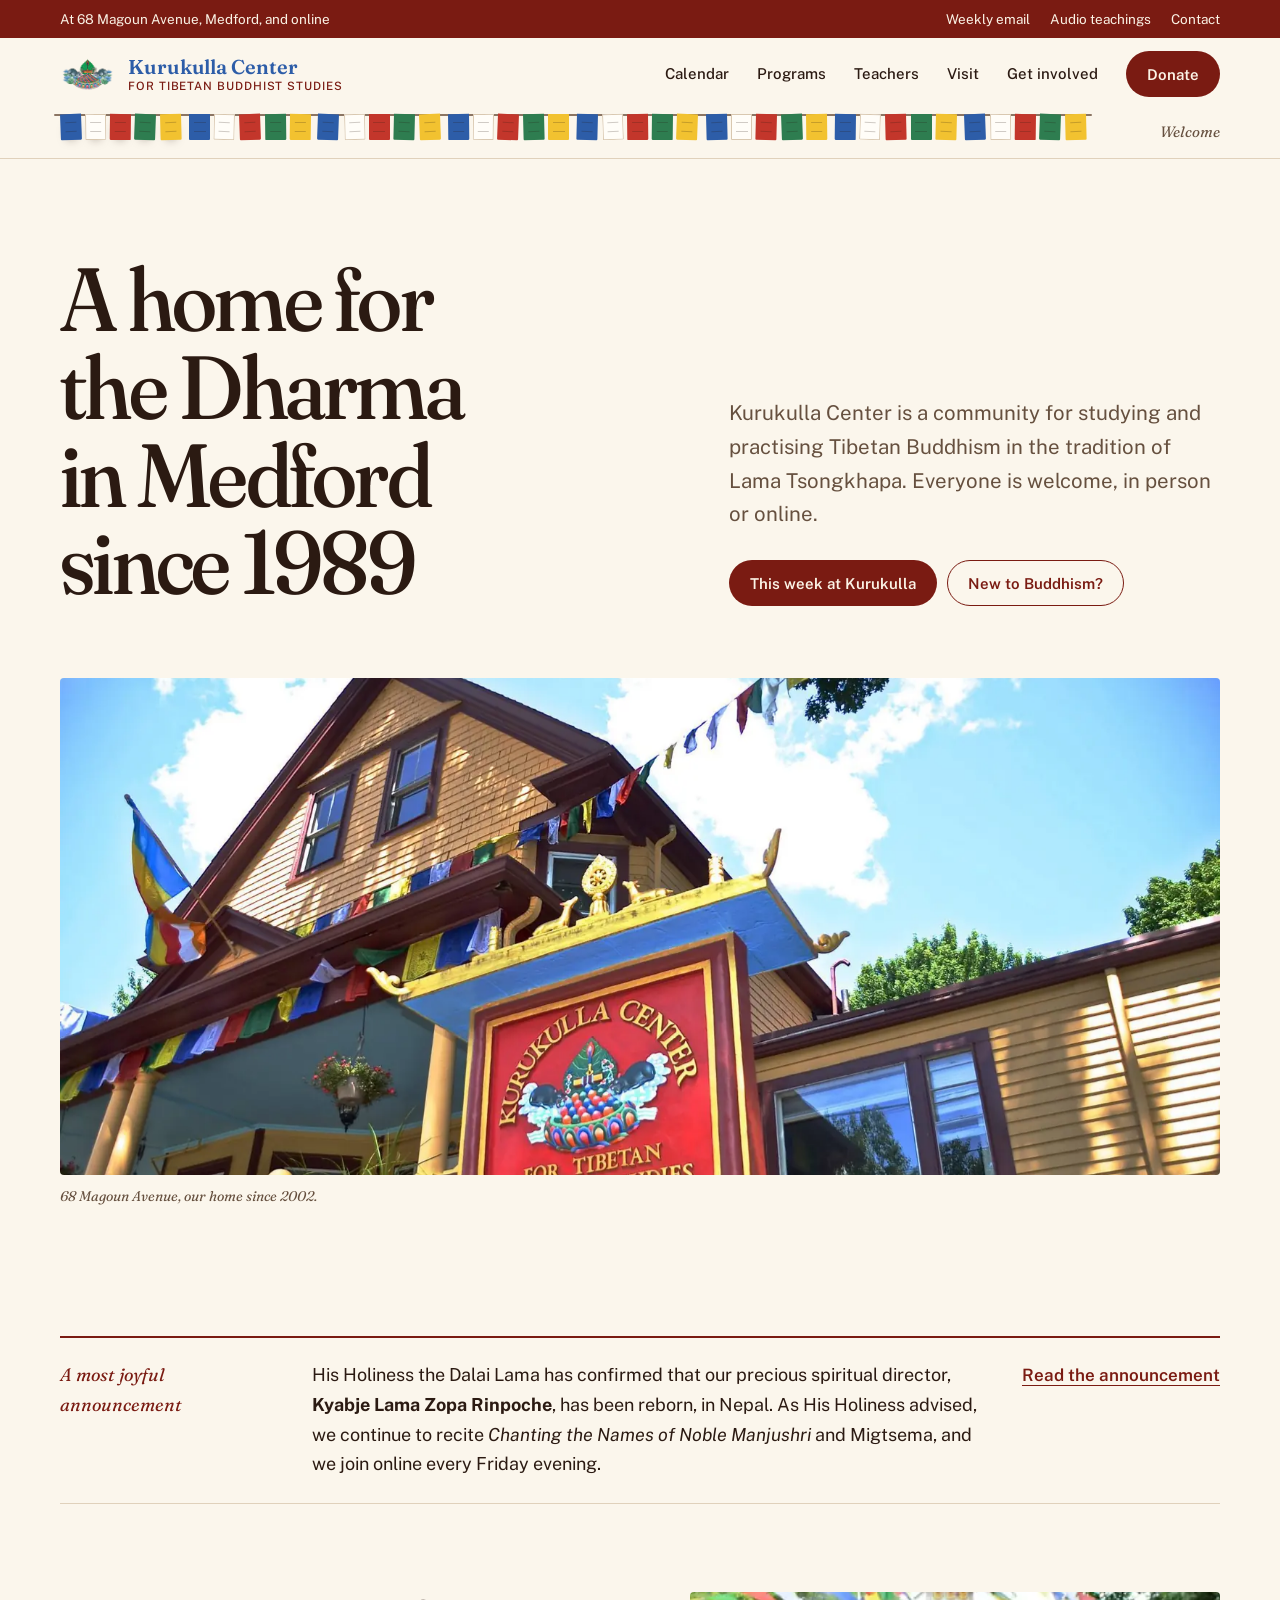
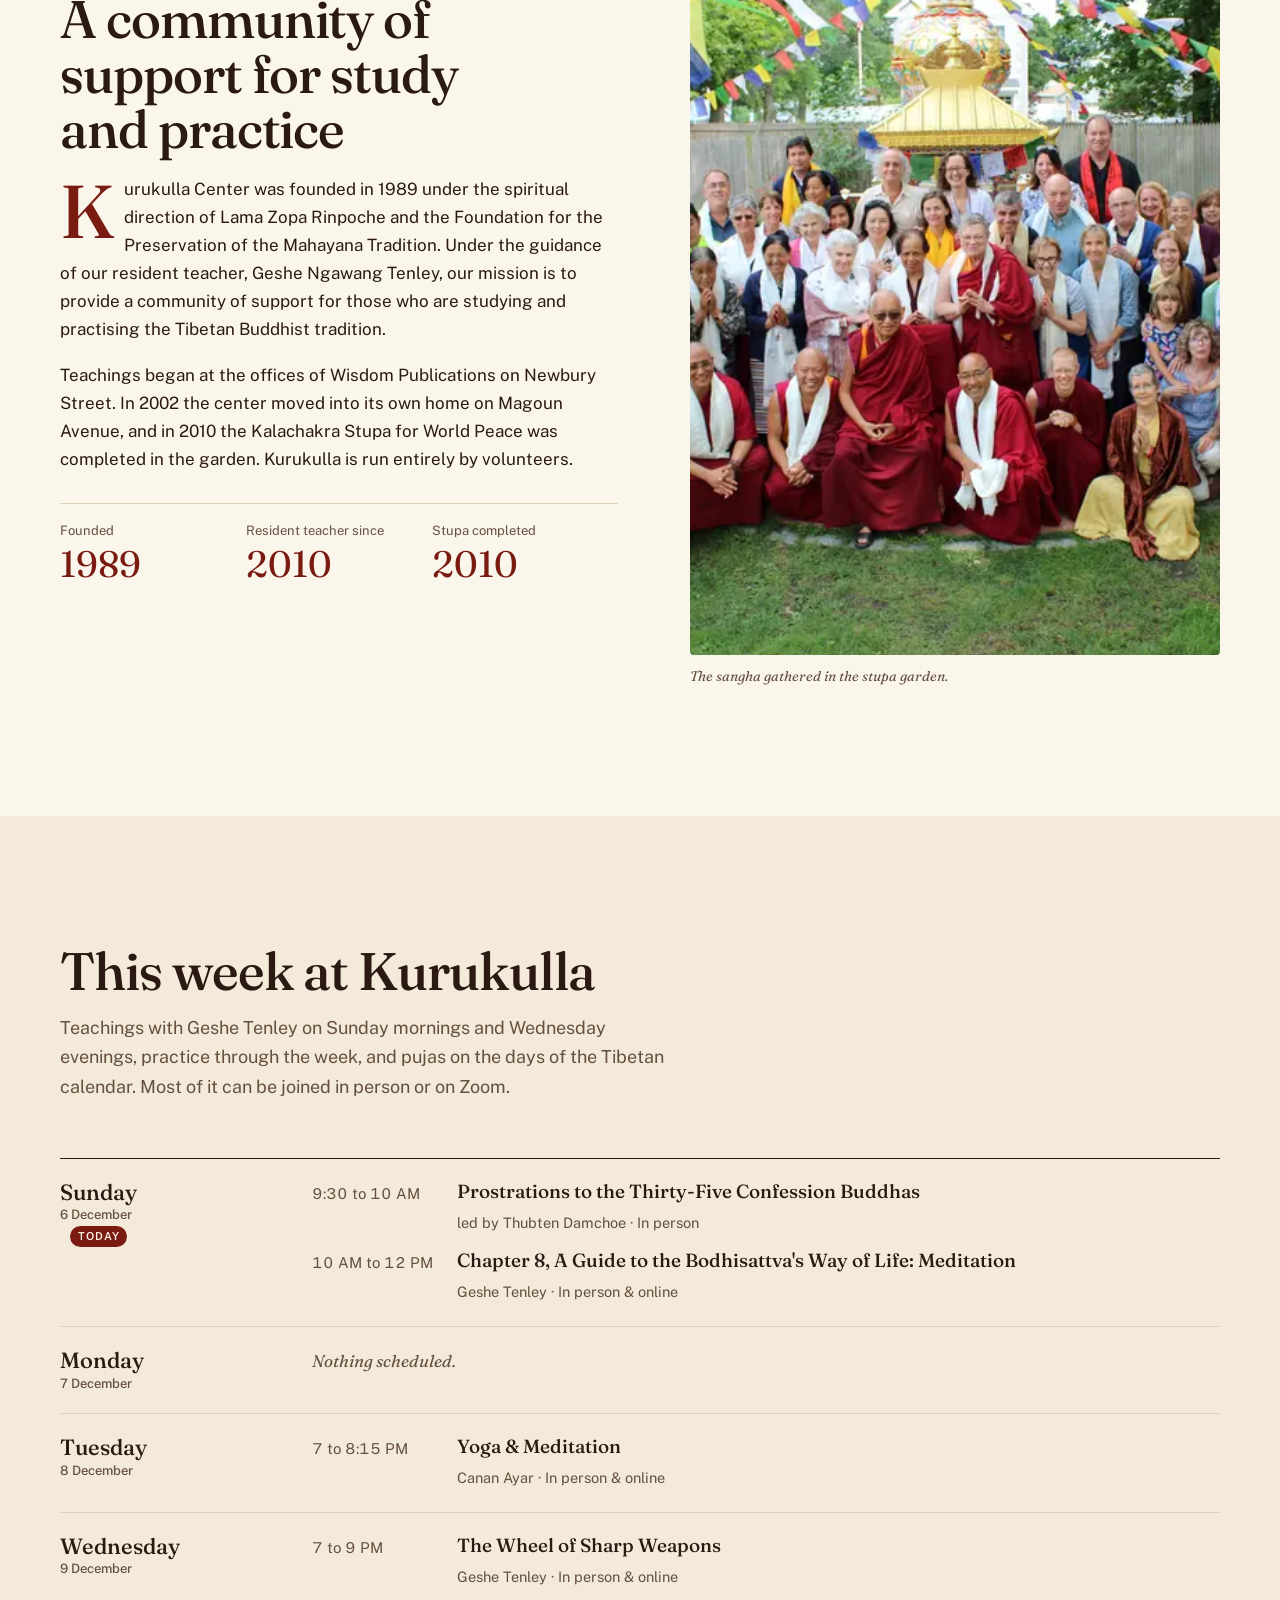
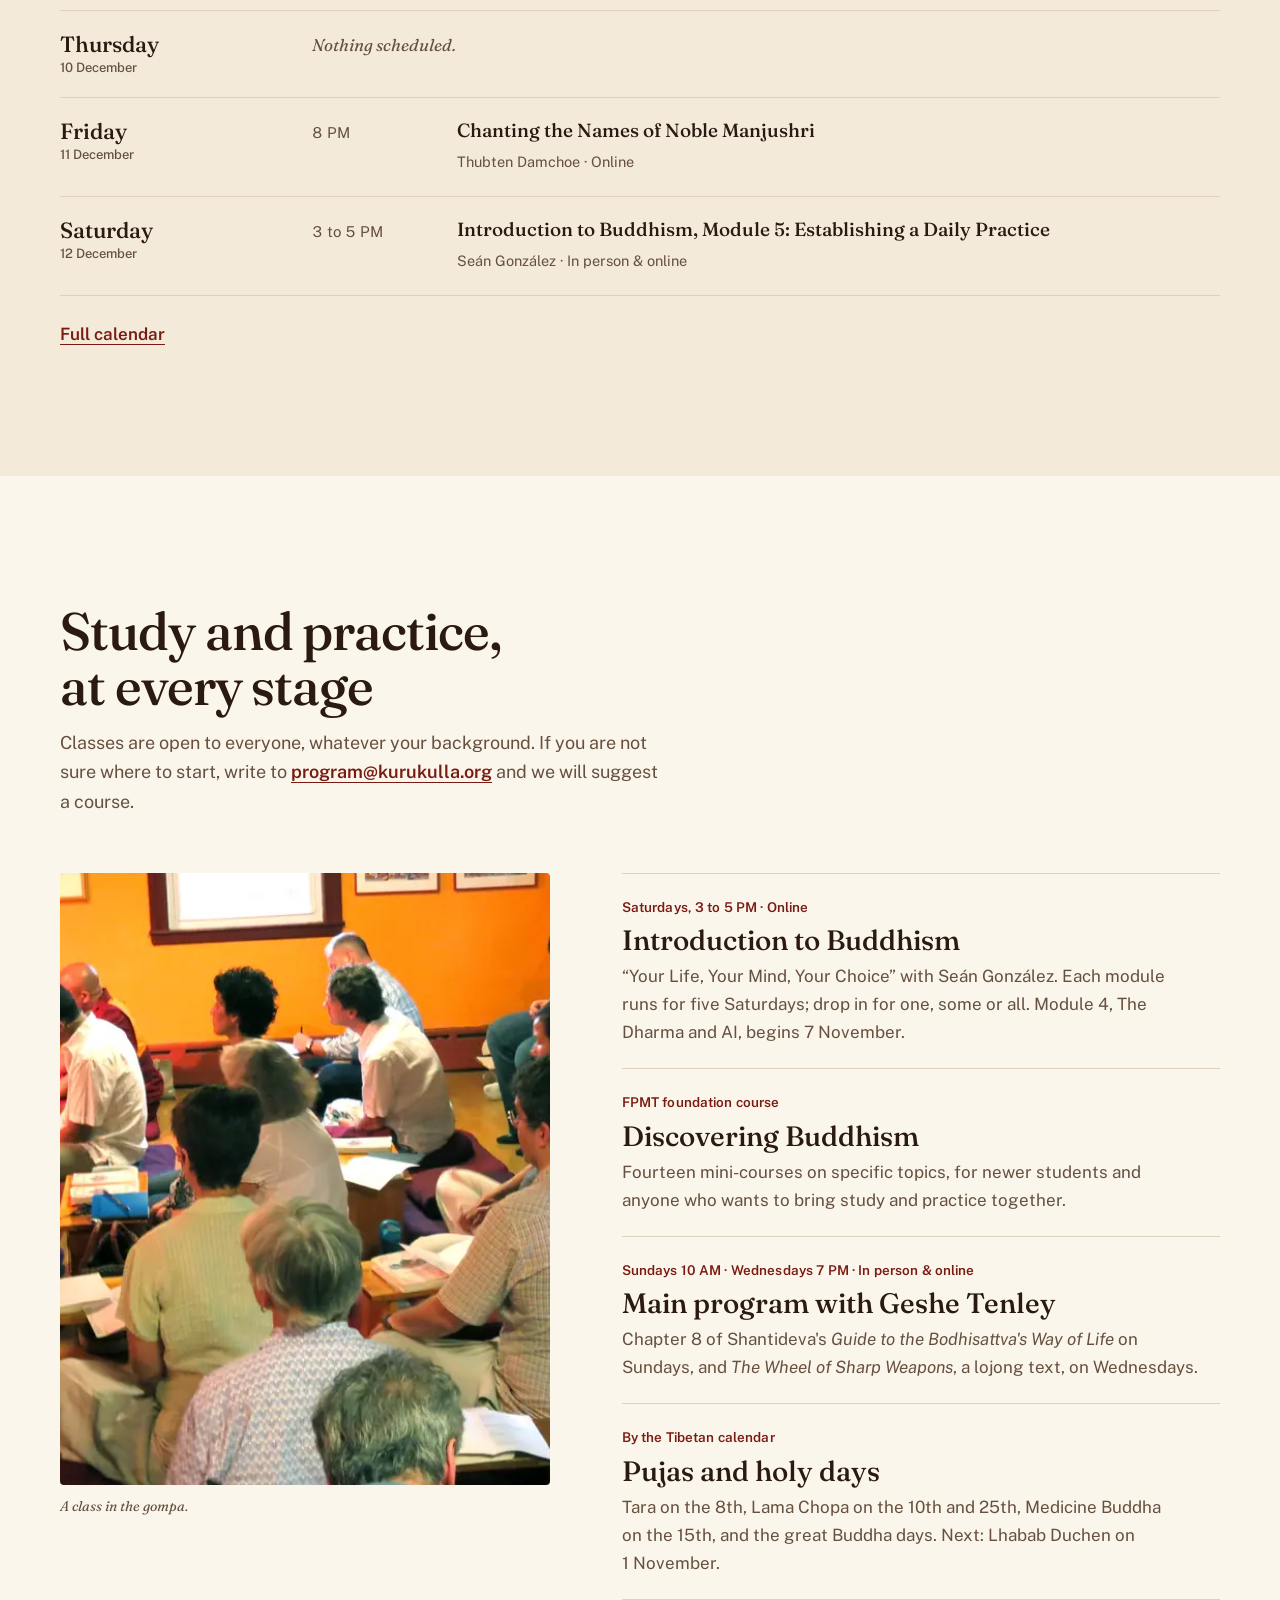
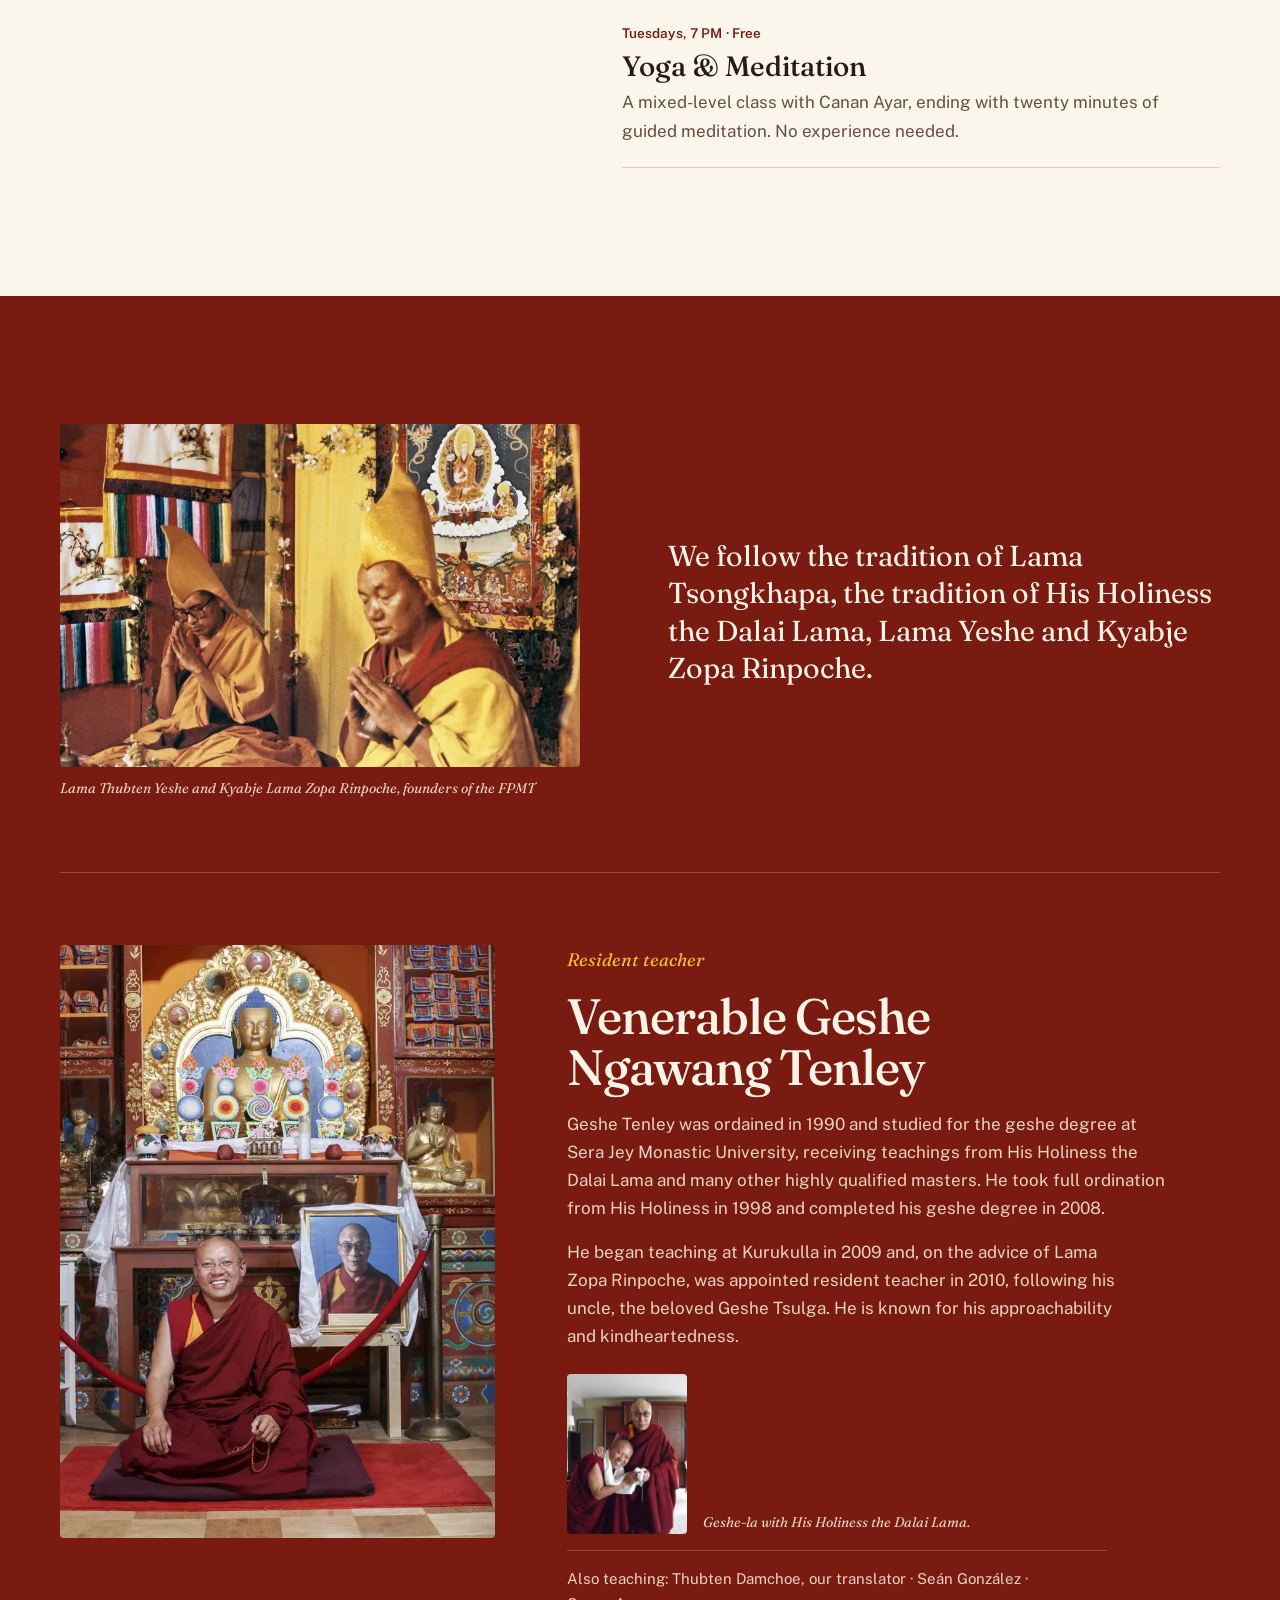
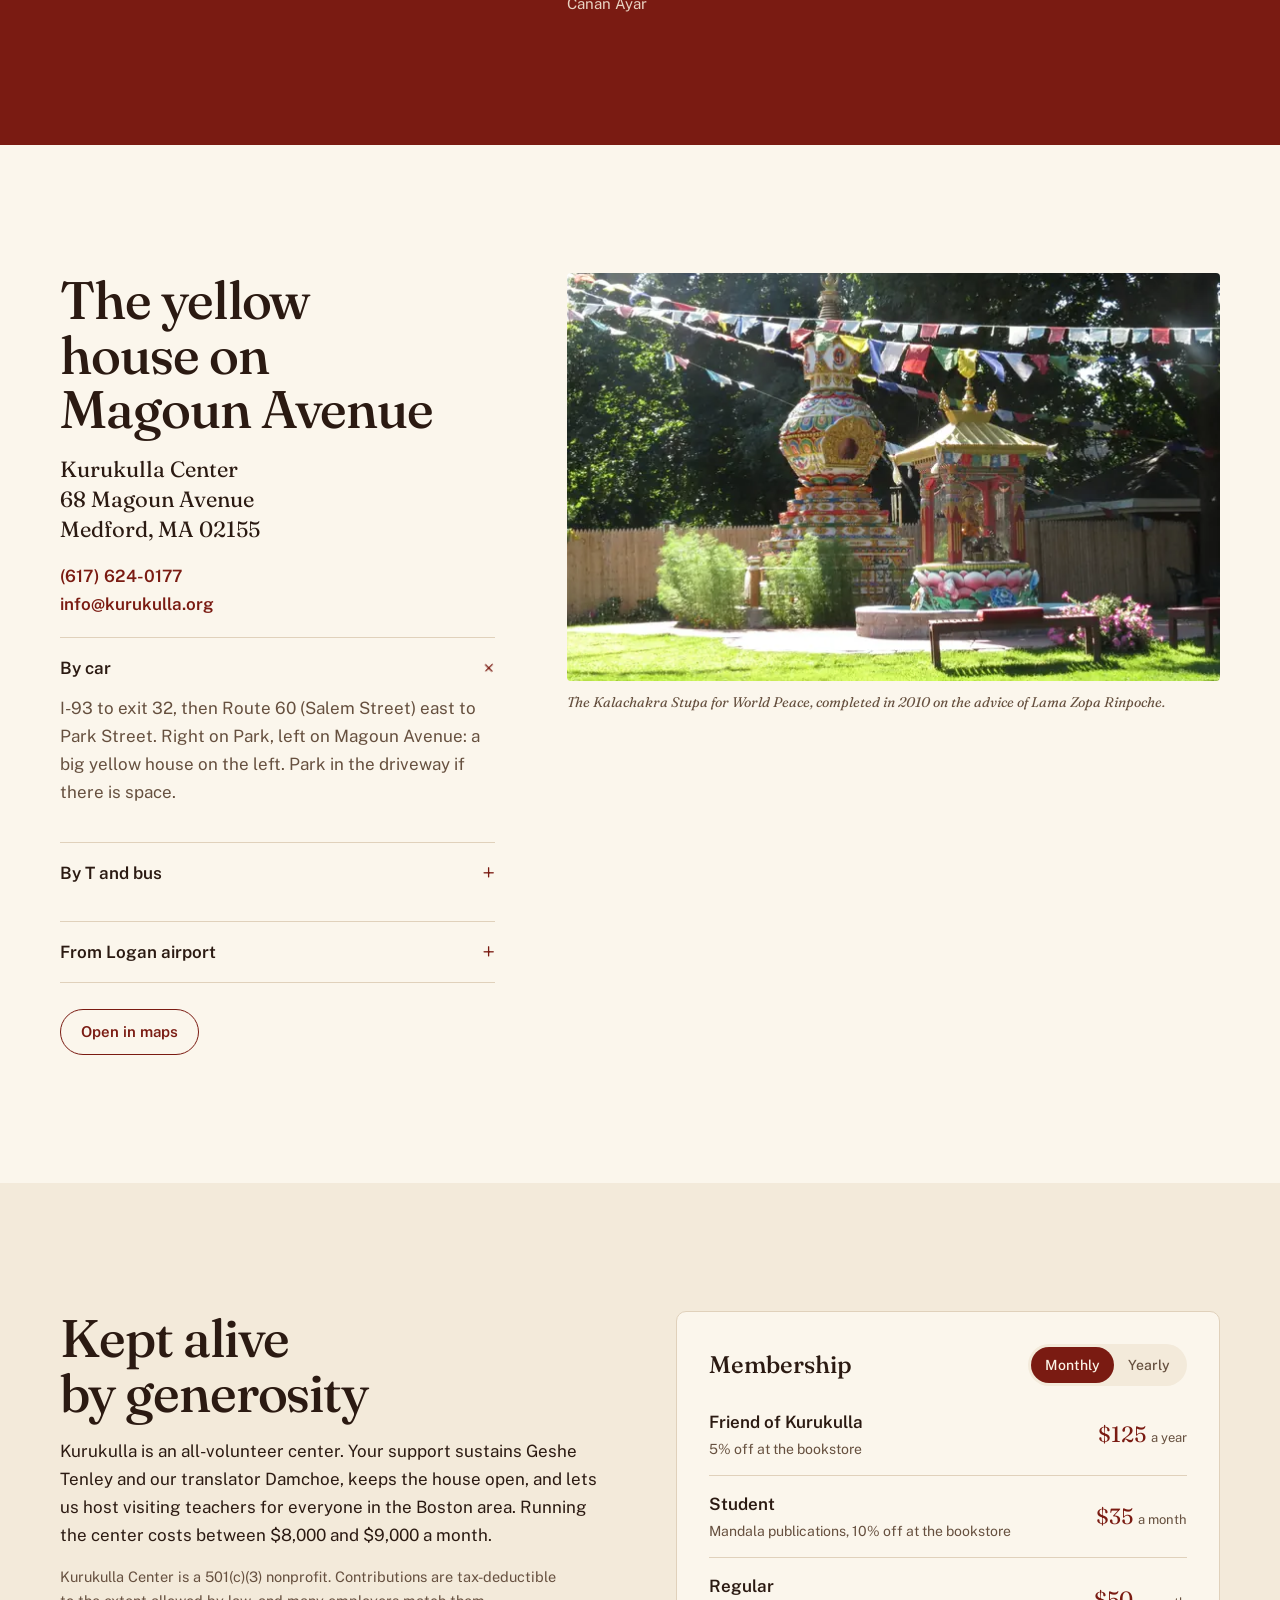
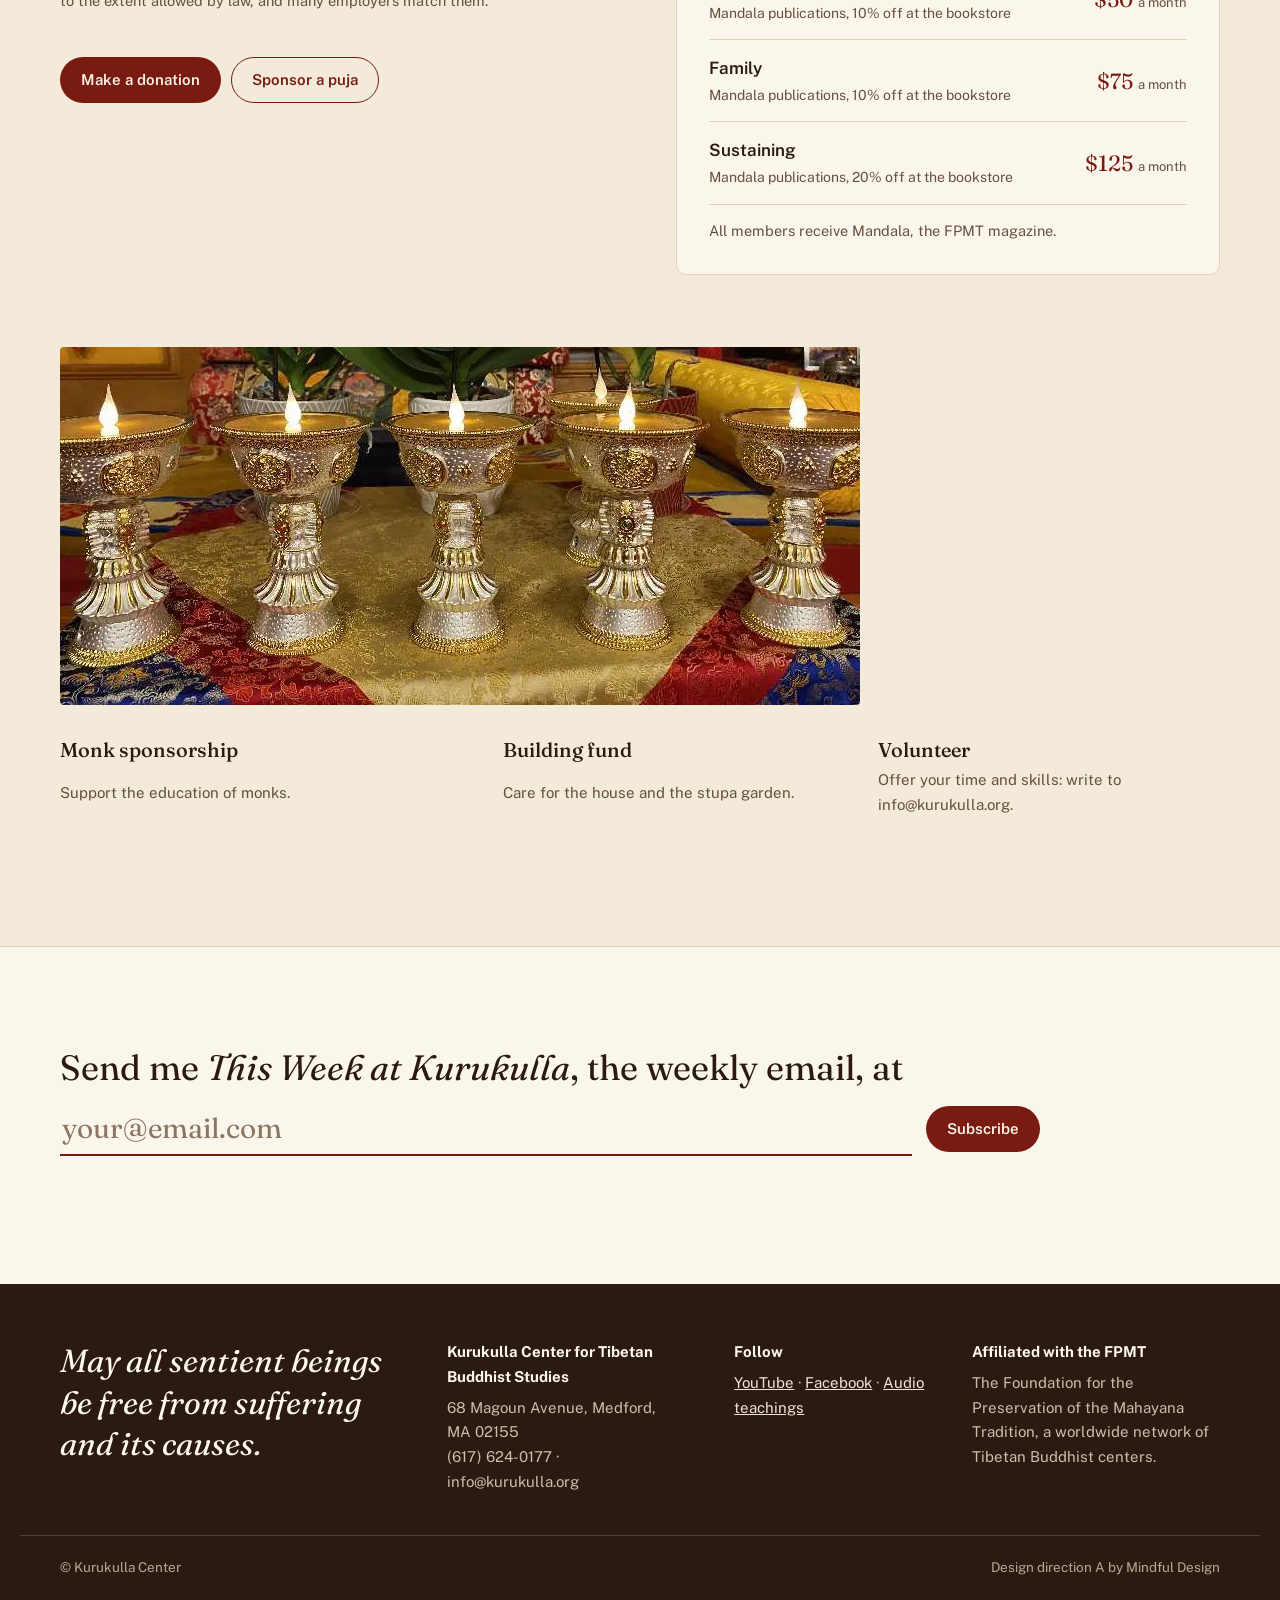
==== a/home.html @ a6701cff "Three homepage design directions for Kurukulla Center A Hearth (chaptered editorial), B Clear Light " ====
<!doctype html>
<html lang="en">
<head>
<meta charset="utf-8">
<meta name="viewport" content="width=device-width, initial-scale=1, viewport-fit=cover">
<meta name="robots" content="noindex, nofollow">
<title>Kurukulla Center · Direction A · Hearth</title>
<meta name="description" content="Design direction A for Kurukulla Center for Tibetan Buddhist Studies, Medford. Prepared by Mindful Design.">
<link rel="icon" href="../assets/img/emblem-240.webp" type="image/webp">
<link rel="preconnect" href="https://fonts.googleapis.com">
<link rel="preconnect" href="https://fonts.gstatic.com" crossorigin>
<link rel="stylesheet" href="https://fonts.googleapis.com/css2?family=Fraunces:ital,opsz,wght@0,9..144,400;0,9..144,500;0,9..144,600;1,9..144,400&family=Public+Sans:wght@400;500;600&display=swap">
<link rel="preload" as="image" href="../assets/img/house.webp" imagesrcset="../assets/img/house-800.webp 800w, ../assets/img/house.webp 1600w" imagesizes="100vw">
<link rel="stylesheet" href="style.css">
<script src="../assets/data.js" defer></script>
<script src="app.js" defer></script>
</head>
<body>
<a class="skip" href="#main">Skip to content</a>

<div class="service">
  <div class="wrap">
    <span>At 68 Magoun Avenue, Medford, and online</span>
    <nav aria-label="Service"><a href="#newsletter">Weekly email</a><a href="#">Audio teachings</a><a href="#visit">Contact</a></nav>
  </div>
</div>

<header class="mast" id="top">
  <div class="wrap mast-row">
    <a class="brand" href="#top" aria-label="Kurukulla Center for Tibetan Buddhist Studies, home">
      <img src="../assets/img/emblem-240.webp" alt="" width="64" height="46">
      <span class="brand-name">Kurukulla Center<small>for Tibetan Buddhist Studies</small></span>
    </a>
    <nav class="primary" aria-label="Main">
      <a href="#week">Calendar</a><a href="#study">Programs</a><a href="#teacher">Teachers</a><a href="#visit">Visit</a><a href="#support">Get involved</a>
    </nav>
    <a class="btn btn-maroon donate" href="#support">Donate</a>
    <button class="menu-btn" type="button" aria-expanded="false" aria-controls="mnav"><span class="sr">Menu</span><svg viewBox="0 0 24 24" aria-hidden="true"><path d="M4 7h16M4 12h16M4 17h16"/></svg></button>
  </div>
  <nav class="mnav" id="mnav" aria-label="Mobile" hidden>
    <a href="#week">Calendar</a><a href="#study">Programs</a><a href="#teacher">Teachers</a><a href="#visit">Visit</a><a href="#support">Get involved</a><a href="#newsletter">Weekly email</a>
  </nav>
  <!-- Signature: a prayer-flag line. One flag per chapter, hung as you reach it. It is also the chapter navigation. -->
  <nav class="flags" aria-label="Chapters">
    <ol class="flag-line" id="flagLine"></ol>
    <p class="flag-now" aria-live="polite"><span id="flagNow">Welcome</span></p>
  </nav>
</header>

<main id="main">
  <section class="title" data-chapter="Welcome" aria-labelledby="t-h">
    <div class="wrap title-grid">
      <h1 id="t-h">A home for the Dharma in Medford since 1989</h1>
      <div class="title-side">
        <p class="lede">Kurukulla Center is a community for studying and practising Tibetan Buddhism in the tradition of Lama Tsongkhapa. Everyone is welcome, in person or online.</p>
        <div class="cta-row"><a class="btn btn-maroon" href="#week">This week at Kurukulla</a><a class="btn btn-line" href="#study">New to Buddhism?</a></div>
      </div>
    </div>
    <figure class="plate wrap" data-reveal>
      <div class="plate-frame"><img data-parallax="0.12" src="../assets/img/house.webp" srcset="../assets/img/house-800.webp 800w, ../assets/img/house.webp 1600w" sizes="(min-width: 1240px) 1200px, 100vw" alt="The yellow house of Kurukulla Center on Magoun Avenue, with prayer flags and the center's painted sign" width="1600" height="1060" fetchpriority="high"></div>
      <figcaption>68 Magoun Avenue, our home since 2002.</figcaption>
    </figure>
  </section>

  <!-- I -->
  <section class="chapter" id="welcome" data-chapter="About the center" aria-labelledby="w-h">
    <div class="wrap">
      <aside class="notice" data-reveal>
        <p class="notice-k">A most joyful announcement</p>
        <p>His Holiness the Dalai Lama has confirmed that our precious spiritual director, <b>Kyabje Lama Zopa Rinpoche</b>, has been reborn, in Nepal. As His Holiness advised, we continue to recite <i>Chanting the Names of Noble Manjushri</i> and Migtsema, and we join online every Friday evening.</p>
        <a class="link" href="#">Read the announcement</a>
      </aside>
      <div class="spread">
        <div class="spread-text" data-reveal>
          <h2 id="w-h">A community of support for study and practice</h2>
          <p class="drop">Kurukulla Center was founded in 1989 under the spiritual direction of Lama Zopa Rinpoche and the Foundation for the Preservation of the Mahayana Tradition. Under the guidance of our resident teacher, Geshe Ngawang Tenley, our mission is to provide a community of support for those who are studying and practising the Tibetan Buddhist tradition.</p>
          <p>Teachings began at the offices of Wisdom Publications on Newbury Street. In 2002 the center moved into its own home on Magoun Avenue, and in 2010 the Kalachakra Stupa for World Peace was completed in the garden. Kurukulla is run entirely by volunteers.</p>
          <dl class="facts">
            <div><dt>Founded</dt><dd>1989</dd></div>
            <div><dt>Resident teacher since</dt><dd>2010</dd></div>
            <div><dt>Stupa completed</dt><dd>2010</dd></div>
          </dl>
        </div>
        <figure class="spread-media" data-reveal>
          <div class="frame-tall"><img data-parallax="0.08" src="../assets/img/sangha-800.webp" srcset="../assets/img/sangha-800.webp 800w, ../assets/img/sangha.webp 1600w" sizes="(min-width: 960px) 40vw, 100vw" alt="The Kurukulla community with monks and lamas gathered on the lawn in front of the stupa" loading="lazy" width="1600" height="1067"></div>
          <figcaption>The sangha gathered in the stupa garden.</figcaption>
        </figure>
      </div>
    </div>
  </section>

  <!-- II -->
  <section class="chapter paper-2" id="week" data-chapter="This week" aria-labelledby="wk-h">
    <div class="wrap">
      <header class="ch-head" data-reveal>
        <h2 id="wk-h">This week at Kurukulla</h2>
        <p>Teachings with Geshe Tenley on Sunday mornings and Wednesday evenings, practice through the week, and pujas on the days of the Tibetan calendar. Most of it can be joined in person or on Zoom.</p>
      </header>
      <div class="week" id="weekList" aria-live="polite"></div>
      <p class="after"><a class="link" href="#">Full calendar</a></p>
    </div>
  </section>

  <!-- III -->
  <section class="chapter" id="study" data-chapter="Study &amp; practice" aria-labelledby="s-h">
    <div class="wrap">
      <header class="ch-head" data-reveal>
        <h2 id="s-h">Study and practice, at every stage</h2>
        <p>Classes are open to everyone, whatever your background. If you are not sure where to start, write to <a class="link" href="mailto:program@kurukulla.org">program@kurukulla.org</a> and we will suggest a course.</p>
      </header>
      <div class="study">
        <figure class="study-media" data-reveal>
          <div class="frame-wide"><img data-parallax="0.08" src="../assets/img/class.webp" alt="Students seated in the gompa during a class, many with texts open" loading="lazy" width="1200" height="663"></div>
          <figcaption>A class in the gompa.</figcaption>
        </figure>
        <ol class="paths">
          <li data-reveal>
            <p class="when">Saturdays, 3 to 5 PM · Online</p>
            <h3>Introduction to Buddhism</h3>
            <p>“Your Life, Your Mind, Your Choice” with Seán González. Each module runs for five Saturdays; drop in for one, some or all. Module 4, The Dharma and AI, begins 7 November.</p>
          </li>
          <li data-reveal>
            <p class="when">FPMT foundation course</p>
            <h3>Discovering Buddhism</h3>
            <p>Fourteen mini-courses on specific topics, for newer students and anyone who wants to bring study and practice together.</p>
          </li>
          <li data-reveal>
            <p class="when">Sundays 10 AM · Wednesdays 7 PM · In person &amp; online</p>
            <h3>Main program with Geshe Tenley</h3>
            <p>Chapter 8 of Shantideva's <i>Guide to the Bodhisattva's Way of Life</i> on Sundays, and <i>The Wheel of Sharp Weapons</i>, a lojong text, on Wednesdays.</p>
          </li>
          <li data-reveal>
            <p class="when">By the Tibetan calendar</p>
            <h3>Pujas and holy days</h3>
            <p>Tara on the 8th, Lama Chopa on the 10th and 25th, Medicine Buddha on the 15th, and the great Buddha days. Next: Lhabab Duchen on 1 November.</p>
          </li>
          <li data-reveal>
            <p class="when">Tuesdays, 7 PM · Free</p>
            <h3>Yoga &amp; Meditation</h3>
            <p>A mixed-level class with Canan Ayar, ending with twenty minutes of guided meditation. No experience needed.</p>
          </li>
        </ol>
      </div>
    </div>
  </section>

  <!-- IV -->
  <section class="chapter maroon" id="teacher" data-chapter="Our teacher" aria-labelledby="g-h">
    <div class="wrap">
      <div class="lineage" data-reveal>
        <figure>
          <img src="../assets/img/lzr-ly.webp" alt="Lama Thubten Yeshe and Kyabje Lama Zopa Rinpoche" loading="lazy" width="1024" height="675">
          <figcaption>Lama Thubten Yeshe and Kyabje Lama Zopa Rinpoche, founders of the FPMT</figcaption>
        </figure>
        <p>We follow the tradition of Lama Tsongkhapa, the tradition of His Holiness the Dalai Lama, Lama Yeshe and Kyabje Zopa Rinpoche.</p>
      </div>
      <div class="teacher">
        <figure class="teacher-portrait" data-reveal>
          <img src="../assets/img/geshe-throne-600.webp" srcset="../assets/img/geshe-throne-600.webp 600w, ../assets/img/geshe-throne.webp 1100w" sizes="(min-width: 960px) 34vw, 90vw" alt="Geshe Tenley seated on the teaching throne in the gompa, in front of the altar" loading="lazy" width="1100" height="1500">
        </figure>
        <div class="teacher-text" data-reveal>
          <p class="kicker">Resident teacher</p>
          <h2 id="g-h">Venerable Geshe Ngawang Tenley</h2>
          <p>Geshe Tenley was ordained in 1990 and studied for the geshe degree at Sera Jey Monastic University, receiving teachings from His Holiness the Dalai Lama and many other highly qualified masters. He took full ordination from His Holiness in 1998 and completed his geshe degree in 2008.</p>
          <p>He began teaching at Kurukulla in 2009 and, on the advice of Lama Zopa Rinpoche, was appointed resident teacher in 2010, following his uncle, the beloved Geshe Tsulga. He is known for his approachability and kindheartedness.</p>
          <figure class="inset">
            <img src="../assets/img/geshe-hhdl-600.webp" alt="Geshe Tenley with His Holiness the Dalai Lama" loading="lazy" width="600" height="800">
            <figcaption>Geshe-la with His Holiness the Dalai Lama.</figcaption>
          </figure>
          <p class="also">Also teaching: Thubten Damchoe, our translator · Seán González · Canan Ayar</p>
        </div>
      </div>
    </div>
  </section>

  <!-- V -->
  <section class="chapter" id="visit" data-chapter="Visit" aria-labelledby="v-h">
    <div class="wrap visit">
      <div class="visit-text" data-reveal>
        <h2 id="v-h">The yellow house on Magoun Avenue</h2>
        <address>Kurukulla Center<br>68 Magoun Avenue<br>Medford, MA 02155</address>
        <p class="contact"><a href="tel:+16176240177">(617) 624-0177</a><br><a href="mailto:info@kurukulla.org">info@kurukulla.org</a></p>
        <details open>
          <summary>By car</summary>
          <p>I-93 to exit 32, then Route 60 (Salem Street) east to Park Street. Right on Park, left on Magoun Avenue: a big yellow house on the left. Park in the driveway if there is space.</p>
        </details>
        <details>
          <summary>By T and bus</summary>
          <p>Orange Line to Wellington, then the 134 bus to Pembroke and Riverside, and walk two blocks. Or a 10 to 15 minute walk from Medford Square (buses 94, 95, 96).</p>
        </details>
        <details>
          <summary>From Logan airport</summary>
          <p>Blue Line to State, then the Orange Line outbound to Wellington. A taxi takes about 20 minutes without traffic.</p>
        </details>
        <a class="btn btn-line" href="https://www.openstreetmap.org/search?query=68%20Magoun%20Avenue%20Medford%20MA" rel="noopener">Open in maps</a>
      </div>
      <figure class="visit-media" data-reveal>
        <div class="frame-stupa"><img data-parallax="0.06" src="../assets/img/stupa-garden-800.webp" srcset="../assets/img/stupa-garden-800.webp 800w, ../assets/img/stupa-garden.webp 1800w" sizes="(min-width: 960px) 55vw, 100vw" alt="The Kalachakra Stupa for World Peace and the Tara shrine in the garden, under prayer flags" loading="lazy" width="1800" height="1012"></div>
        <figcaption>The Kalachakra Stupa for World Peace, completed in 2010 on the advice of Lama Zopa Rinpoche.</figcaption>
      </figure>
    </div>
  </section>

  <!-- VI -->
  <section class="chapter paper-2" id="support" data-chapter="Support" aria-labelledby="d-h">
    <div class="wrap">
      <div class="support">
        <div class="support-text" data-reveal>
          <h2 id="d-h">Kept alive by generosity</h2>
          <p>Kurukulla is an all-volunteer center. Your support sustains Geshe Tenley and our translator Damchoe, keeps the house open, and lets us host visiting teachers for everyone in the Boston area. Running the center costs between $8,000 and $9,000 a month.</p>
          <p class="small">Kurukulla Center is a 501(c)(3) nonprofit. Contributions are tax-deductible to the extent allowed by law, and many employers match them.</p>
          <div class="cta-row"><a class="btn btn-maroon" href="#">Make a donation</a><a class="btn btn-line" href="#">Sponsor a puja</a></div>
        </div>
        <div class="tiers" data-reveal>
          <div class="tiers-head">
            <h3>Membership</h3>
            <div class="seg" role="group" aria-label="Show prices">
              <button type="button" data-per="month" aria-pressed="true">Monthly</button>
              <button type="button" data-per="year" aria-pressed="false">Yearly</button>
            </div>
          </div>
          <ul id="tierList"></ul>
          <p class="small">All members receive Mandala, the FPMT magazine.</p>
        </div>
      </div>
      <figure class="lamps" data-reveal>
        <img src="../assets/img/butter-lamps.webp" alt="A row of lit butter lamps on the altar" loading="lazy" width="800" height="358">
      </figure>
      <ul class="ways">
        <li><b>Monk sponsorship</b><span>Support the education of monks.</span></li>
        <li><b>Building fund</b><span>Care for the house and the stupa garden.</span></li>
        <li><b>Volunteer</b><span>Offer your time and skills: write to info@kurukulla.org.</span></li>
      </ul>
    </div>
  </section>

  <!-- Colophon -->
  <section class="chapter colophon" id="newsletter" data-chapter="Stay in touch" aria-labelledby="n-h">
    <div class="wrap">
      <h2 id="n-h" class="sr">Weekly email</h2>
      <form class="inline-form" data-reveal novalidate>
        <label for="nl-email">Send me <i>This Week at Kurukulla</i>, the weekly email, at</label>
        <input id="nl-email" type="email" name="email" autocomplete="email" placeholder="your@email.com" required>
        <button class="btn btn-maroon" type="submit">Subscribe</button>
        <p class="form-msg" role="status"></p>
      </form>
    </div>
  </section>
</main>

<footer class="foot">
  <div class="wrap foot-grid">
    <p class="dedication">May all sentient beings be free from suffering and its causes.</p>
    <div>
      <b>Kurukulla Center for Tibetan Buddhist Studies</b>
      <p>68 Magoun Avenue, Medford, MA 02155<br>(617) 624-0177 · info@kurukulla.org</p>
    </div>
    <div>
      <b>Follow</b>
      <p><a href="#">YouTube</a> · <a href="#">Facebook</a> · <a href="#">Audio teachings</a></p>
    </div>
    <div>
      <b>Affiliated with the FPMT</b>
      <p>The Foundation for the Preservation of the Mahayana Tradition, a worldwide network of Tibetan Buddhist centers.</p>
    </div>
  </div>
  <div class="wrap foot-base"><span>© Kurukulla Center</span><span>Design direction A by Mindful Design</span></div>
</footer>
</body>
</html>
---- a/style.css ----
/* Direction A · Hearth
   Chaptered editorial: a printed feature about the yellow house on Magoun Avenue.
   Paper ground, maroon from the old site's menu (#740202), saffron from the house,
   prayer-flag colours for the chapter line. Fraunces for voice, Public Sans for reading. */
:root {
  --paper: #FBF6EC;
  --paper-2: #F3EADA;
  --ink: #2B1A12;
  --ink-soft: #66503F;
  --line: #E0D1BB;
  --maroon: #7A1B12;
  --maroon-deep: #571109;
  --on-maroon: #FBF3E6;
  --on-maroon-soft: #E9D3C2;
  --saffron: #EDB23A;
  --flag-blue: #2D5DA8;
  --flag-white: #FFFDF8;
  --flag-red: #C3362B;
  --flag-green: #2E7D50;
  --flag-yellow: #F2C230;
  --serif: "Fraunces", Georgia, "Times New Roman", serif;
  --sans: "Public Sans", system-ui, -apple-system, "Segoe UI", sans-serif;
  --ease: cubic-bezier(.22, 1, .36, 1);
  --gutter: clamp(16px, 4vw, 40px);
  --section: clamp(64px, 10vw, 128px);
  --r: 4px;
}
* { box-sizing: border-box; }
html { scroll-behavior: smooth; scroll-padding-top: 120px; }
body { margin: 0; background: var(--paper); color: var(--ink); font: 400 17px/1.65 var(--sans); -webkit-font-smoothing: antialiased; text-rendering: optimizeLegibility; }
img { display: block; max-width: 100%; height: auto; }
a { color: inherit; }
h1, h2, h3 { font-family: var(--serif); font-weight: 500; margin: 0; text-wrap: balance; font-optical-sizing: auto; }
p { margin: 0; text-wrap: pretty; }
figure { margin: 0; }
figcaption { font-size: 14px; color: var(--ink-soft); margin-top: 10px; font-style: italic; font-family: var(--serif); }
:focus-visible { outline: 2px solid var(--maroon); outline-offset: 3px; border-radius: 2px; }
.sr { position: absolute; width: 1px; height: 1px; overflow: hidden; clip: rect(0 0 0 0); white-space: nowrap; }
.skip { position: absolute; left: 12px; top: -60px; background: var(--maroon); color: var(--on-maroon); padding: 10px 14px; z-index: 100; border-radius: var(--r); }
.skip:focus { top: 12px; }
.wrap { max-width: 1240px; margin: 0 auto; padding-inline: max(var(--gutter), env(safe-area-inset-left, 0px)); }

/* buttons */
.btn { display: inline-flex; align-items: center; justify-content: center; gap: 8px; min-height: 46px; padding: 0 20px; border-radius: 999px; font: 600 15px/1 var(--sans); text-decoration: none; white-space: nowrap; transition: background-color .16s, color .16s, border-color .16s, transform .12s; cursor: pointer; border: 1.5px solid transparent; }
.btn:active { transform: translateY(1px); }
.btn-maroon { background: var(--maroon); color: var(--on-maroon); }
.btn-maroon:hover { background: var(--maroon-deep); }
.btn-line { border-color: var(--maroon); color: var(--maroon); background: transparent; }
.btn-line:hover { background: var(--maroon); color: var(--on-maroon); }
.link { color: var(--maroon); font-weight: 600; text-underline-offset: 4px; text-decoration-thickness: 1px; }
.link:hover { text-decoration-thickness: 2px; }
.cta-row { display: flex; flex-wrap: wrap; gap: 10px; margin-top: 28px; }

/* service bar */
.service { background: var(--maroon); color: var(--on-maroon); font-size: 13.5px; }
.service .wrap { display: flex; justify-content: space-between; gap: 16px; align-items: center; min-height: 38px; }
.service nav { display: none; gap: 20px; }
.service a { text-decoration: none; }
.service a:hover { text-decoration: underline; }
@media (min-width: 760px) { .service nav { display: flex; } }

/* masthead */
.mast { position: sticky; top: 0; z-index: 30; background: color-mix(in oklab, var(--paper) 94%, transparent); backdrop-filter: blur(8px); border-bottom: 1px solid var(--line); }
.mast-row { display: flex; align-items: center; gap: 16px; min-height: 72px; }
.brand { display: flex; align-items: center; gap: 12px; text-decoration: none; margin-right: auto; }
.brand img { width: 56px; height: auto; }
.brand-name { font-family: var(--serif); font-weight: 600; font-size: 20px; line-height: 1.05; color: var(--flag-blue); letter-spacing: -.005em; }
.brand-name small { display: block; font-family: var(--sans); font-weight: 500; font-size: 11.5px; letter-spacing: .08em; text-transform: uppercase; color: var(--maroon); margin-top: 3px; }
.primary { display: none; gap: 4px; }
.primary a { text-decoration: none; font-weight: 500; font-size: 15px; padding: 8px 12px; border-radius: 999px; transition: background-color .15s; }
.primary a:hover { background: var(--paper-2); }
.donate { display: none; }
.menu-btn { width: 46px; height: 46px; display: grid; place-items: center; border: 1.5px solid var(--line); background: transparent; border-radius: 999px; cursor: pointer; color: var(--ink); }
.menu-btn svg { width: 22px; height: 22px; fill: none; stroke: currentColor; stroke-width: 1.8; stroke-linecap: round; }
.mnav { border-top: 1px solid var(--line); padding: 8px var(--gutter) 16px; display: grid; }
.mnav[hidden] { display: none; }
.mnav a { padding: 12px 0; text-decoration: none; font-family: var(--serif); font-size: 22px; border-bottom: 1px solid var(--line); }
@media (min-width: 1000px) {
  .primary, .donate { display: flex; }
  .menu-btn, .mnav { display: none !important; }
}

/* prayer flags (signature) */
.flags { display: flex; align-items: flex-start; gap: 14px; padding: 0 var(--gutter) 8px; max-width: 1240px; margin: 0 auto; }
.flag-line { list-style: none; margin: 0; padding: 0; display: flex; flex: 1; gap: clamp(3px, .6vw, 8px); position: relative; height: 40px; }
.flag-line::before { content: ""; position: absolute; left: -6px; right: -6px; top: 4px; height: 1.5px; background: #8B7563; border-radius: 2px; }
.flag-line li { flex: 1; position: relative; }
.flag { display: flex; gap: clamp(2px, .35vw, 4px); width: 100%; height: 36px; border: 0; padding: 4px 0 0; margin: 0; background: transparent; cursor: pointer; border-radius: 2px; }
.flag i { flex: 1; height: clamp(16px, 2.2vw, 26px); background: var(--c); border-radius: 0 0 1px 1px; transform-origin: 50% 0; transform: scaleY(.12); opacity: .45; transition: transform .7s var(--ease) var(--d), opacity .4s var(--d); position: relative; }
.flag i.white { box-shadow: inset 0 0 0 1px #D9C8B0; }
.flag i::after { content: ""; position: absolute; left: 22%; right: 22%; top: 30%; bottom: 30%; border-top: 1px solid rgba(43,26,18,.22); border-bottom: 1px solid rgba(43,26,18,.22); }
.flag.up i { transform: rotate(var(--tilt, 0deg)); opacity: 1; }
.flag.current i { box-shadow: 0 6px 10px -7px rgba(43,26,18,.55); }
.flag.current i.white { box-shadow: inset 0 0 0 1px #D9C8B0, 0 6px 10px -7px rgba(43,26,18,.55); }
.flag:hover i { transform: rotate(0) translateY(1px); }
.flag:focus-visible { outline-offset: 1px; }
.flag-now { font-family: var(--serif); font-style: italic; font-size: 15px; color: var(--ink-soft); min-width: 8em; text-align: right; padding-top: 10px; white-space: nowrap; }
@media (max-width: 520px) { .flag-now { display: none; } .flag-line { height: 30px; } .flag { height: 28px; } }

/* title page */
.title { padding-top: clamp(40px, 8vw, 96px); }
.title-grid { display: grid; gap: 24px; }
.title h1 { font-size: clamp(2.5rem, 7.2vw, 5.6rem); line-height: .98; letter-spacing: -.03em; max-width: 13ch; font-weight: 500; font-variation-settings: "SOFT" 50; }
.lede { font-size: clamp(1.08rem, 1.6vw, 1.28rem); color: var(--ink-soft); max-width: 46ch; }
@media (min-width: 960px) { .title-grid { grid-template-columns: 1.25fr 1fr; align-items: end; gap: 56px; } }
.plate { margin-top: clamp(36px, 6vw, 72px); }
.plate-frame { overflow: hidden; border-radius: var(--r); aspect-ratio: 4 / 3; background: var(--paper-2); }
.plate-frame img { width: 100%; height: 112%; object-fit: cover; object-position: 50% 40%; will-change: transform; }
@media (min-width: 760px) { .plate-frame { aspect-ratio: 21 / 9; } }

/* chapters */
.chapter { padding-block: var(--section); }
.paper-2 { background: var(--paper-2); }
.ch-head { display: grid; gap: 14px; max-width: 62ch; margin-bottom: clamp(32px, 5vw, 56px); }
.ch-head h2, .spread h2, .visit h2, .support h2 { font-size: clamp(2rem, 4.2vw, 3.3rem); line-height: 1.04; letter-spacing: -.02em; }
.ch-head p { color: var(--ink-soft); font-size: 18px; }

.notice { border-top: 2px solid var(--maroon); border-bottom: 1px solid var(--line); padding: 22px 0 24px; display: grid; gap: 10px; margin-bottom: clamp(48px, 7vw, 88px); }
.notice-k { font-family: var(--serif); font-style: italic; color: var(--maroon); font-size: 18px; }
.notice p:not(.notice-k) { font-size: 18px; max-width: 70ch; }
@media (min-width: 960px) { .notice { grid-template-columns: 220px 1fr auto; align-items: baseline; gap: 32px; } }

.spread { display: grid; gap: 40px; }
.spread-text { display: grid; gap: 18px; align-content: start; }
.spread-text p { max-width: 60ch; }
.drop::first-letter { font-family: var(--serif); float: left; font-size: 4.4em; line-height: .82; padding: 6px 10px 0 0; color: var(--maroon); font-weight: 500; }
.facts { display: grid; grid-template-columns: repeat(3, minmax(0, 1fr)); margin: 12px 0 0; border-top: 1px solid var(--line); }
.facts div { padding: 16px 12px 0 0; }
.facts dt { font-size: 13px; color: var(--ink-soft); }
.facts dd { margin: 2px 0 0; font-family: var(--serif); font-size: clamp(1.7rem, 3vw, 2.3rem); color: var(--maroon); line-height: 1.1; }
.frame-tall { overflow: hidden; border-radius: var(--r); aspect-ratio: 4 / 3; }
.frame-tall img { width: 100%; height: 112%; object-fit: cover; object-position: 50% 30%; }
@media (min-width: 960px) {
  .spread { grid-template-columns: minmax(0, 1fr) minmax(0, .95fr); gap: 72px; align-items: start; }
  .spread-media { position: sticky; top: 140px; }
  .frame-tall { aspect-ratio: 4 / 5; }
}

/* week */
.week { display: grid; gap: 0; border-top: 1.5px solid var(--ink); }
.day { display: grid; gap: 6px 32px; padding: 20px 0 22px; border-bottom: 1px solid var(--line); }
.day-label { font-family: var(--serif); font-size: 22px; line-height: 1.2; }
.day-label small { display: block; font-family: var(--sans); font-size: 13px; color: var(--ink-soft); margin-top: 2px; }
.day.today .day-label::after { content: "Today"; display: inline-block; margin-left: 10px; font: 600 11px/1 var(--sans); letter-spacing: .08em; text-transform: uppercase; color: var(--on-maroon); background: var(--maroon); padding: 5px 8px; border-radius: 999px; vertical-align: 4px; }
.day-events { list-style: none; margin: 0; padding: 0; display: grid; gap: 14px; }
.ev { display: grid; gap: 2px; }
.ev time { font-variant-numeric: tabular-nums; font-size: 14.5px; color: var(--ink-soft); font-weight: 500; }
.ev h3 { font-size: 19px; line-height: 1.3; font-weight: 500; }
.ev .meta { font-size: 14.5px; color: var(--ink-soft); }
@media (min-width: 560px) {
  .ev { grid-template-columns: 7.6em minmax(0, 1fr); gap: 4px 16px; }
  .ev time { padding-top: 3px; font-weight: 400; font-size: 15px; }
  .ev .meta { grid-column: 2; }
}
.ev .fmt { white-space: nowrap; }
.ev.holy { background: color-mix(in oklab, var(--saffron) 22%, var(--paper)); margin-inline: -12px; padding: 10px 12px; border-radius: var(--r); }
.ev.holy time { color: var(--ink); }
.day.empty .day-events { color: var(--ink-soft); font-style: italic; font-family: var(--serif); }
@media (min-width: 760px) {
  .day { grid-template-columns: 220px minmax(0, 1fr); }
  .day-label { position: sticky; top: 140px; align-self: start; }
}
.after { margin-top: 24px; }

/* study */
.study { display: grid; gap: 40px; }
.frame-wide { overflow: hidden; border-radius: var(--r); aspect-ratio: 3 / 2; }
.frame-wide img { width: 100%; height: 112%; object-fit: cover; }
.paths { list-style: none; margin: 0; padding: 0; display: grid; }
.paths li { padding: 22px 0; border-top: 1px solid var(--line); display: grid; gap: 6px; }
.paths li:last-child { border-bottom: 1px solid var(--line); }
.when { font-size: 13.5px; font-weight: 600; color: var(--maroon); letter-spacing: .01em; }
.paths h3 { font-size: clamp(1.4rem, 2.4vw, 1.75rem); line-height: 1.15; }
.paths p:not(.when) { color: var(--ink-soft); max-width: 58ch; }
@media (min-width: 960px) {
  .study { grid-template-columns: minmax(0, .9fr) minmax(0, 1.1fr); gap: 72px; align-items: start; }
  .study-media { position: sticky; top: 140px; }
  .frame-wide { aspect-ratio: 4 / 5; }
}

/* teacher (maroon chapter) */
.maroon { background: var(--maroon); color: var(--on-maroon); }
.maroon figcaption { color: var(--on-maroon-soft); }
.maroon :focus-visible { outline-color: var(--flag-yellow); }
.lineage { display: grid; gap: 20px; padding-bottom: clamp(40px, 6vw, 72px); margin-bottom: clamp(40px, 6vw, 72px); border-bottom: 1px solid rgba(251, 243, 230, .22); }
.lineage img { border-radius: var(--r); width: 100%; max-width: 520px; }
.lineage p { font-family: var(--serif); font-size: clamp(1.3rem, 2.4vw, 1.8rem); line-height: 1.3; max-width: 30ch; }
@media (min-width: 860px) { .lineage { grid-template-columns: minmax(0, 1fr) minmax(0, 1fr); align-items: center; gap: 56px; } }
.teacher { display: grid; gap: 36px; }
.teacher-portrait img { border-radius: var(--r); width: 100%; max-width: 460px; }
.teacher-text { display: grid; gap: 16px; align-content: start; }
.teacher-text h2 { font-size: clamp(2rem, 4vw, 3.1rem); line-height: 1.04; letter-spacing: -.02em; }
.teacher-text p { color: var(--on-maroon-soft); max-width: 60ch; }
.kicker { font-family: var(--serif); font-style: italic; font-size: 18px; color: var(--flag-yellow) !important; }
.inset { display: grid; grid-template-columns: 120px minmax(0, 1fr); gap: 16px; align-items: end; margin-top: 8px; }
.inset img { border-radius: var(--r); }
.also { font-size: 15px; border-top: 1px solid rgba(251, 243, 230, .22); padding-top: 16px; }
@media (min-width: 960px) {
  .teacher { grid-template-columns: minmax(0, .8fr) minmax(0, 1.2fr); gap: 72px; align-items: start; }
  .teacher-portrait { position: sticky; top: 140px; }
}

/* visit */
.visit { display: grid; gap: 40px; }
.visit-text { display: grid; gap: 18px; align-content: start; }
address { font-style: normal; font-family: var(--serif); font-size: 22px; line-height: 1.35; }
.contact a { color: var(--maroon); font-weight: 600; text-decoration: none; }
.contact a:hover { text-decoration: underline; }
details { border-top: 1px solid var(--line); padding: 4px 0; }
details:last-of-type { border-bottom: 1px solid var(--line); margin-bottom: 8px; }
summary { cursor: pointer; padding: 12px 0; font-weight: 600; list-style: none; display: flex; justify-content: space-between; align-items: center; }
summary::-webkit-details-marker { display: none; }
summary::after { content: "+"; font-family: var(--serif); font-size: 24px; line-height: 1; color: var(--maroon); transition: transform .2s var(--ease); }
details[open] summary::after { transform: rotate(45deg); }
details p { padding-bottom: 14px; color: var(--ink-soft); max-width: 56ch; }
.visit .btn { justify-self: start; }
.frame-stupa { overflow: hidden; border-radius: var(--r); aspect-ratio: 16 / 10; }
.frame-stupa img { width: 100%; height: 110%; object-fit: cover; object-position: 50% 50%; }
@media (min-width: 960px) {
  .visit { grid-template-columns: minmax(0, .8fr) minmax(0, 1.2fr); gap: 72px; align-items: start; }
  .visit-media { position: sticky; top: 140px; }
}

/* support */
.support { display: grid; gap: 40px; }
.support-text { display: grid; gap: 16px; align-content: start; }
.support-text p { max-width: 56ch; }
.small { font-size: 14.5px; color: var(--ink-soft); }
.tiers { background: var(--paper); border: 1px solid var(--line); border-radius: 10px; padding: clamp(20px, 3vw, 32px); }
.tiers-head { display: flex; justify-content: space-between; align-items: center; gap: 12px; flex-wrap: wrap; margin-bottom: 8px; }
.tiers h3 { font-size: 24px; }
.seg { display: inline-flex; padding: 3px; background: var(--paper-2); border-radius: 999px; }
.seg button { font: 500 14px/1 var(--sans); padding: 9px 14px; border: 0; background: transparent; border-radius: 999px; cursor: pointer; color: var(--ink-soft); min-height: 36px; }
.seg button[aria-pressed="true"] { background: var(--maroon); color: var(--on-maroon); }
#tierList { list-style: none; padding: 0; margin: 0 0 14px; }
#tierList li { display: grid; grid-template-columns: minmax(0, 1fr) auto; gap: 2px 16px; padding: 14px 0; border-bottom: 1px solid var(--line); }
#tierList b { font-weight: 600; }
#tierList span { grid-column: 1; font-size: 14px; color: var(--ink-soft); }
#tierList .price { grid-column: 2; grid-row: 1 / span 2; align-self: center; font-family: var(--serif); font-size: 22px; color: var(--maroon); text-align: right; }
#tierList .price small { font-family: var(--sans); font-size: 13px; color: var(--ink-soft); }
@media (min-width: 960px) { .support { grid-template-columns: minmax(0, 1fr) minmax(0, 1fr); gap: 72px; align-items: start; } }
.lamps { margin-top: clamp(40px, 6vw, 72px); overflow: hidden; border-radius: var(--r); max-width: 800px; }
.lamps img { width: 100%; aspect-ratio: 800 / 358; object-fit: cover; }
.ways { list-style: none; margin: 28px 0 0; padding: 0; display: grid; gap: 18px; }
.ways li { display: grid; gap: 2px; }
.ways b { font-family: var(--serif); font-weight: 500; font-size: 20px; }
.ways span { color: var(--ink-soft); font-size: 15px; }
@media (min-width: 760px) { .ways { grid-template-columns: 1.2fr 1fr 1fr; gap: 32px; } }

/* colophon */
.colophon { padding-block: clamp(56px, 8vw, 96px); border-top: 1px solid var(--line); }
.inline-form { font-family: var(--serif); font-size: clamp(1.4rem, 3vw, 2.2rem); line-height: 1.4; display: flex; flex-wrap: wrap; align-items: baseline; gap: 10px 14px; max-width: 980px; }
.inline-form label { flex: 1 1 100%; }
.inline-form input { flex: 1 1 260px; font: inherit; font-size: .8em; padding: 6px 2px; border: 0; border-bottom: 2px solid var(--maroon); background: transparent; color: var(--ink); min-height: 48px; }
.inline-form input::placeholder { color: #8C7663; }
.inline-form input:focus { outline: none; border-bottom-color: var(--flag-blue); }
.inline-form .btn { align-self: center; }
.form-msg { flex-basis: 100%; font-family: var(--sans); font-size: 15px; color: var(--flag-green); min-height: 1.5em; }

/* footer */
.foot { background: var(--ink); color: #EFE5D6; padding-block: 56px 28px; font-size: 15px; }
.foot a { color: #EFE5D6; }
.foot-grid { display: grid; gap: 28px; }
.foot b { display: block; margin-bottom: 6px; color: #FFF8EE; }
.foot p { color: #CDBDA9; }
.dedication { font-family: var(--serif); font-style: italic; font-size: clamp(1.4rem, 2.6vw, 2rem); line-height: 1.3; color: #FFF8EE !important; max-width: 22ch; }
.foot-base { display: flex; flex-wrap: wrap; justify-content: space-between; gap: 8px; margin-top: 40px; padding-top: 20px; border-top: 1px solid rgba(239, 229, 214, .18); color: #B9A893; font-size: 13.5px; }
@media (min-width: 860px) { .foot-grid { grid-template-columns: 1.4fr 1fr .8fr 1fr; gap: 40px; } }

/* motion: reveals are an enhancement, applied only when JS has run */
.motion [data-reveal] { opacity: 0; transform: translateY(18px); transition: opacity .8s var(--ease), transform .8s var(--ease); }
.motion [data-reveal].in { opacity: 1; transform: none; }
@media (prefers-reduced-motion: reduce) {
  html { scroll-behavior: auto; }
  .motion [data-reveal] { transform: none; transition: opacity .4s linear; }
  .flag i, .flag.up i { transition: opacity .3s linear; transform: none; }
  [data-parallax] { transform: none !important; height: 100% !important; }
}
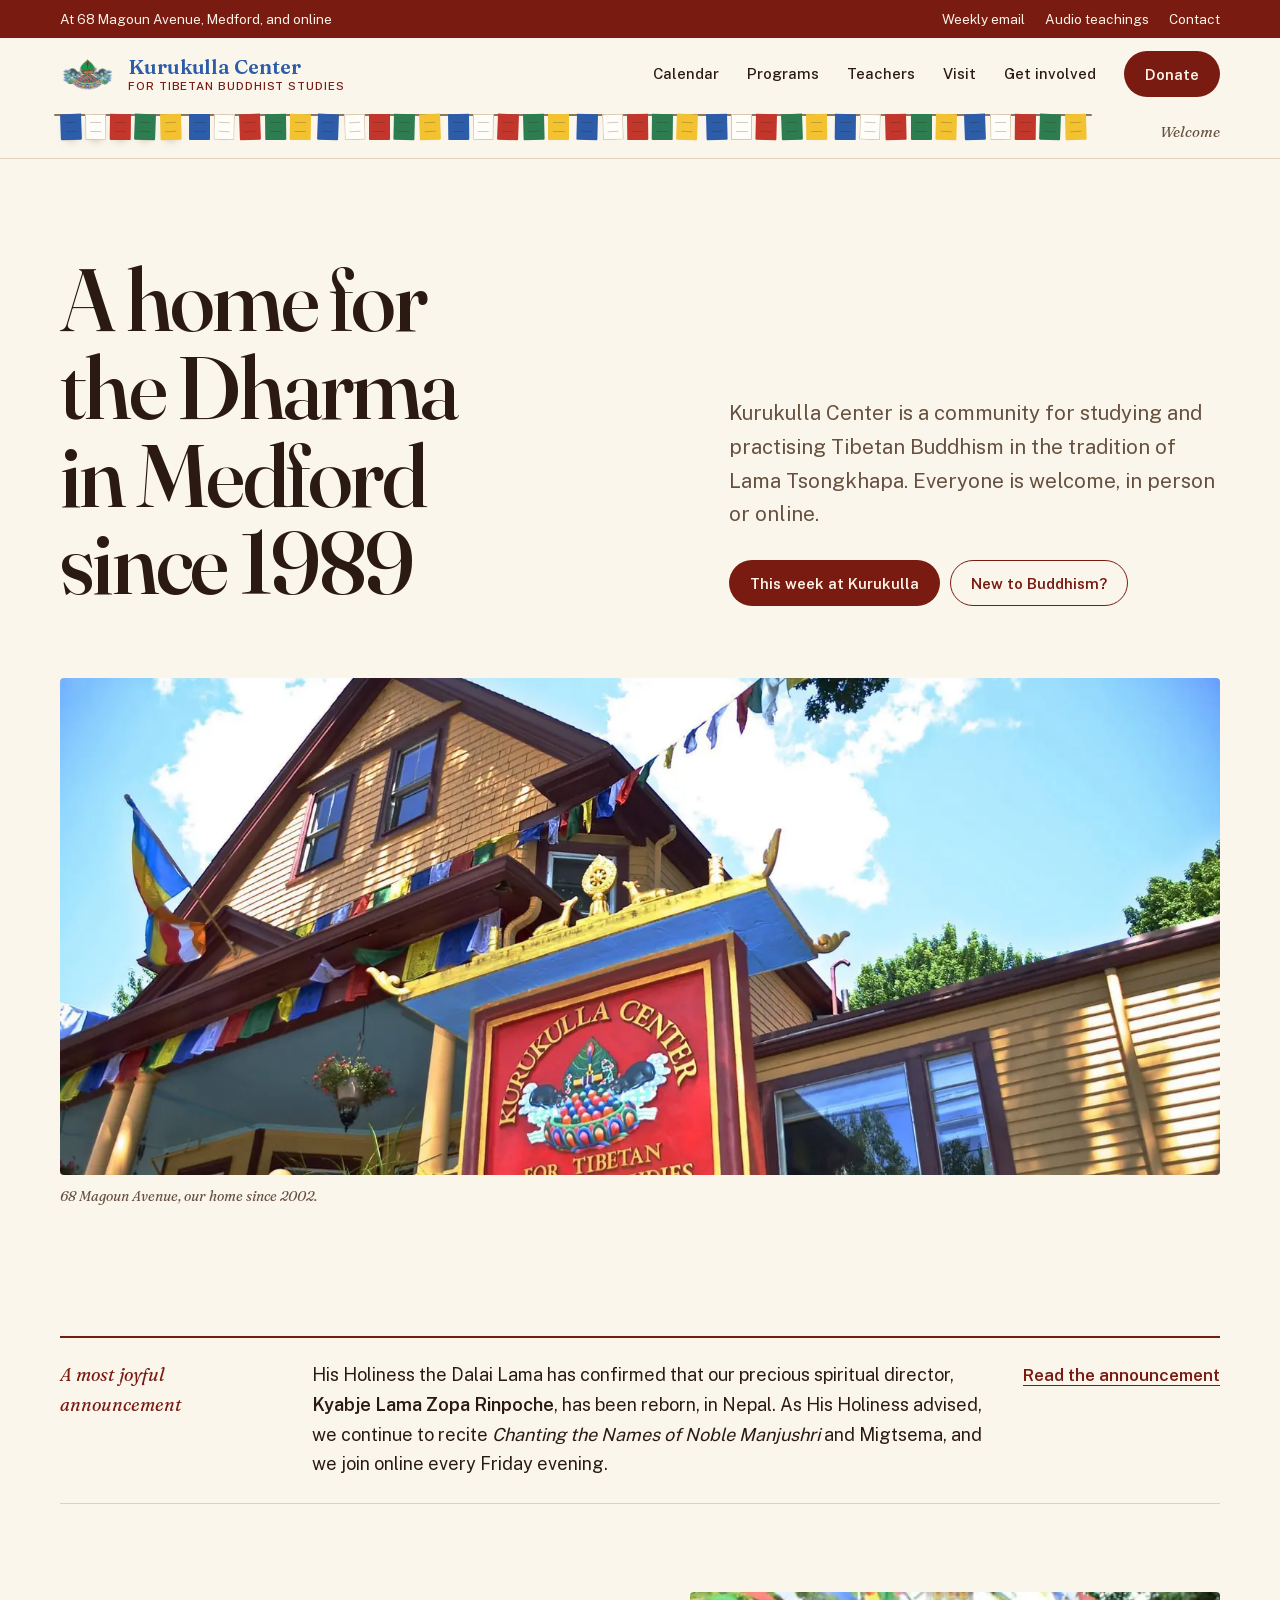
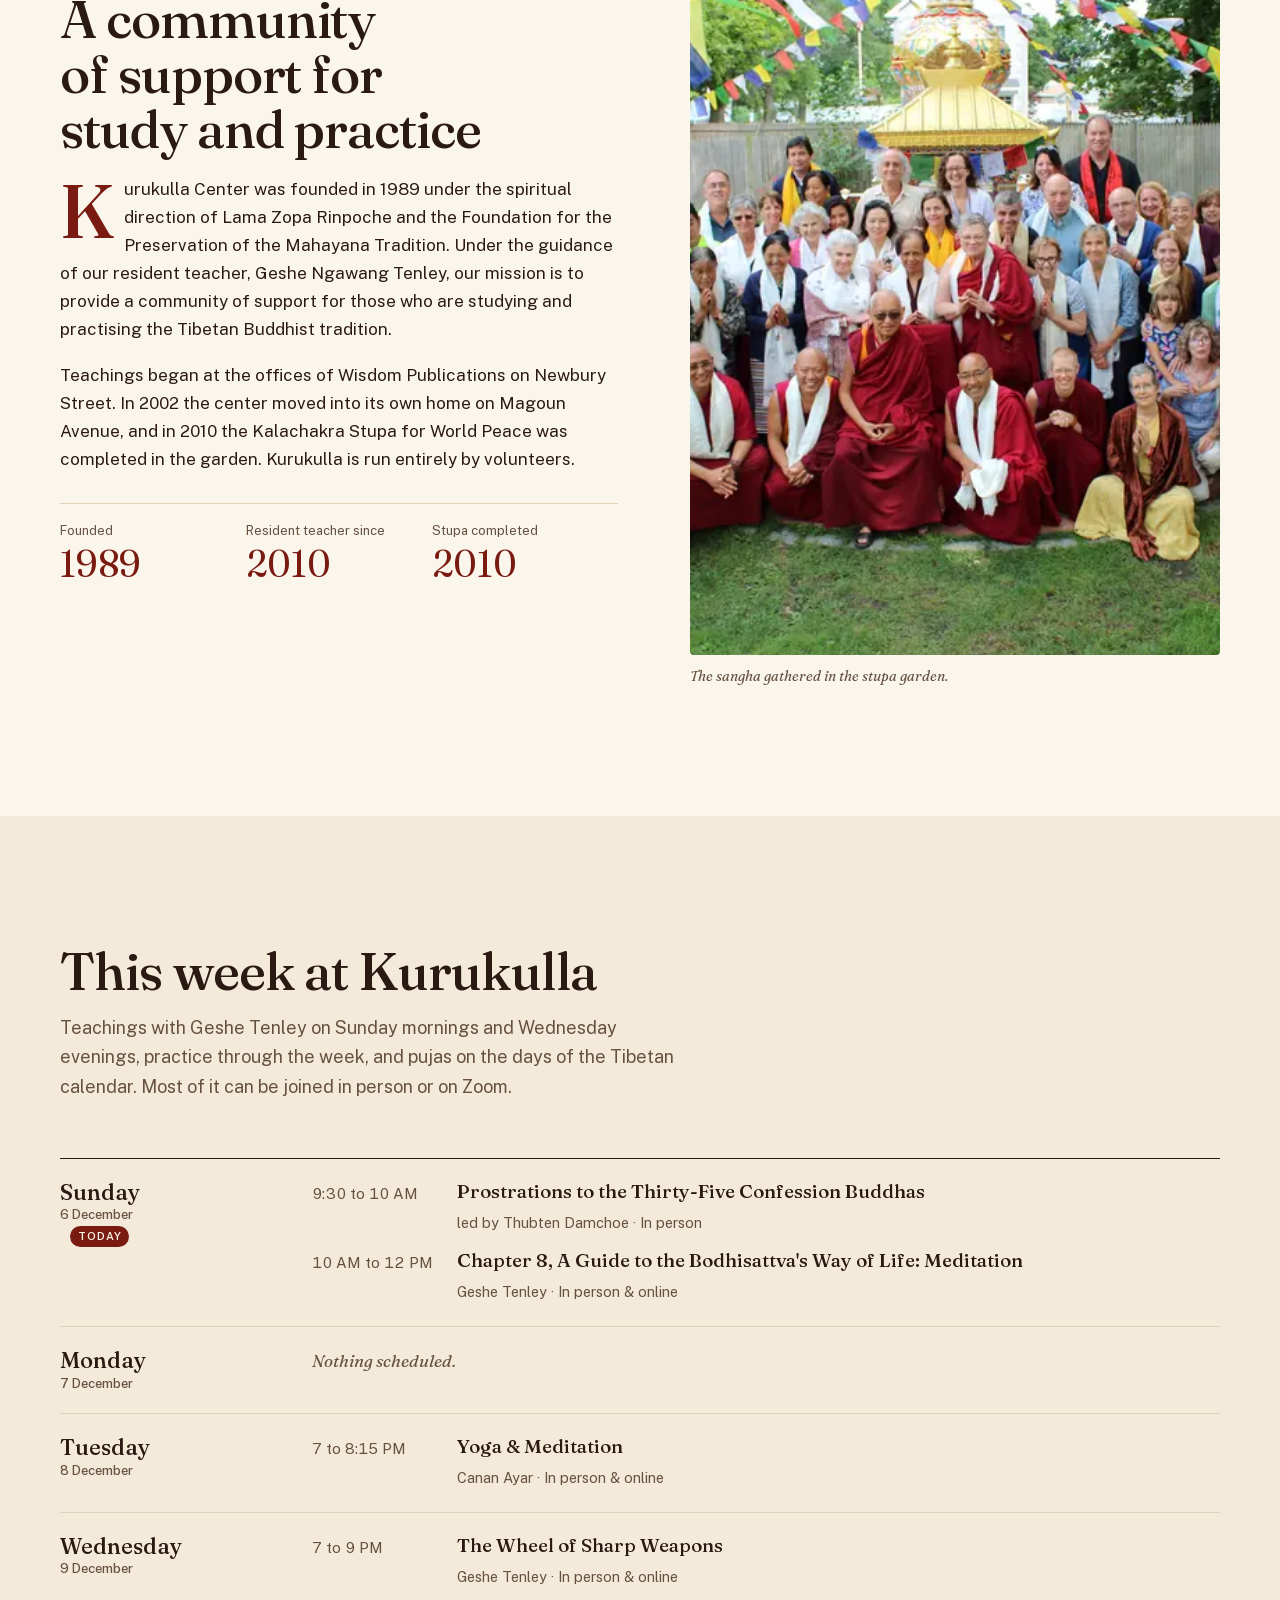
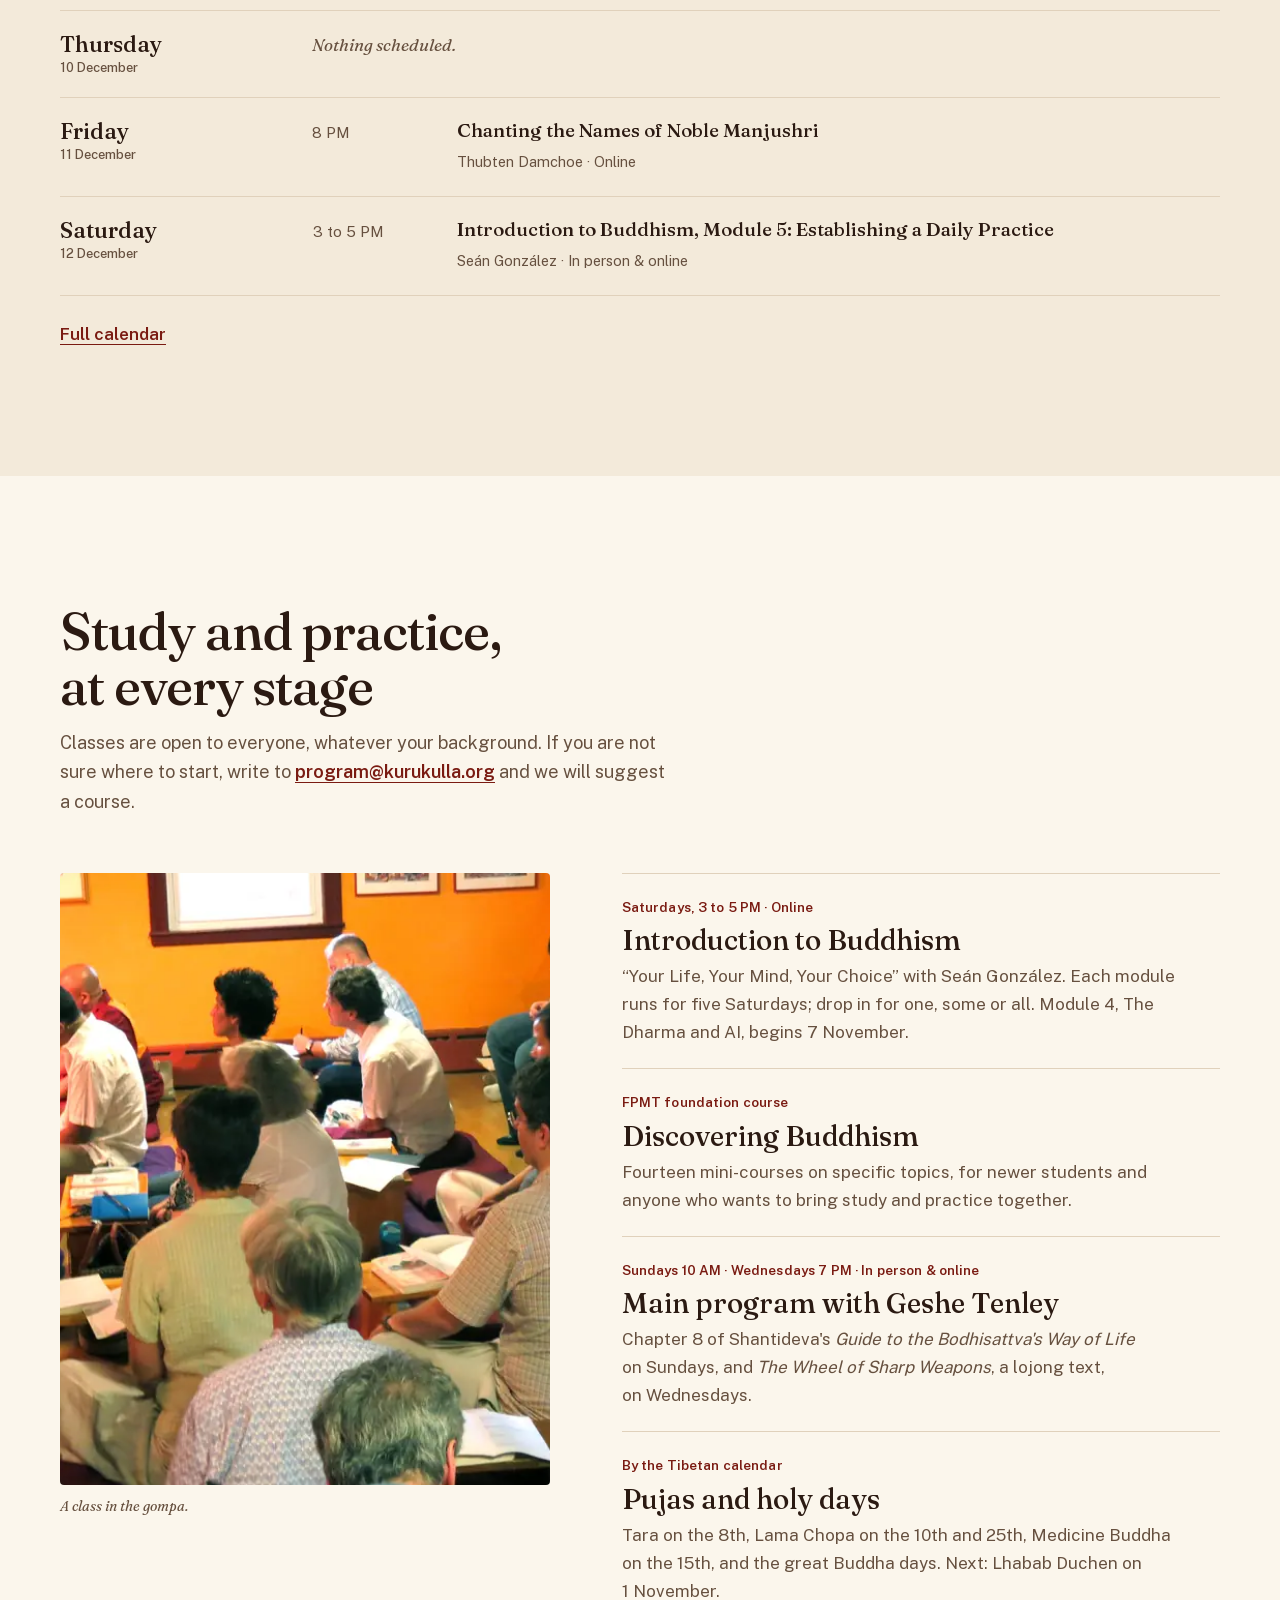
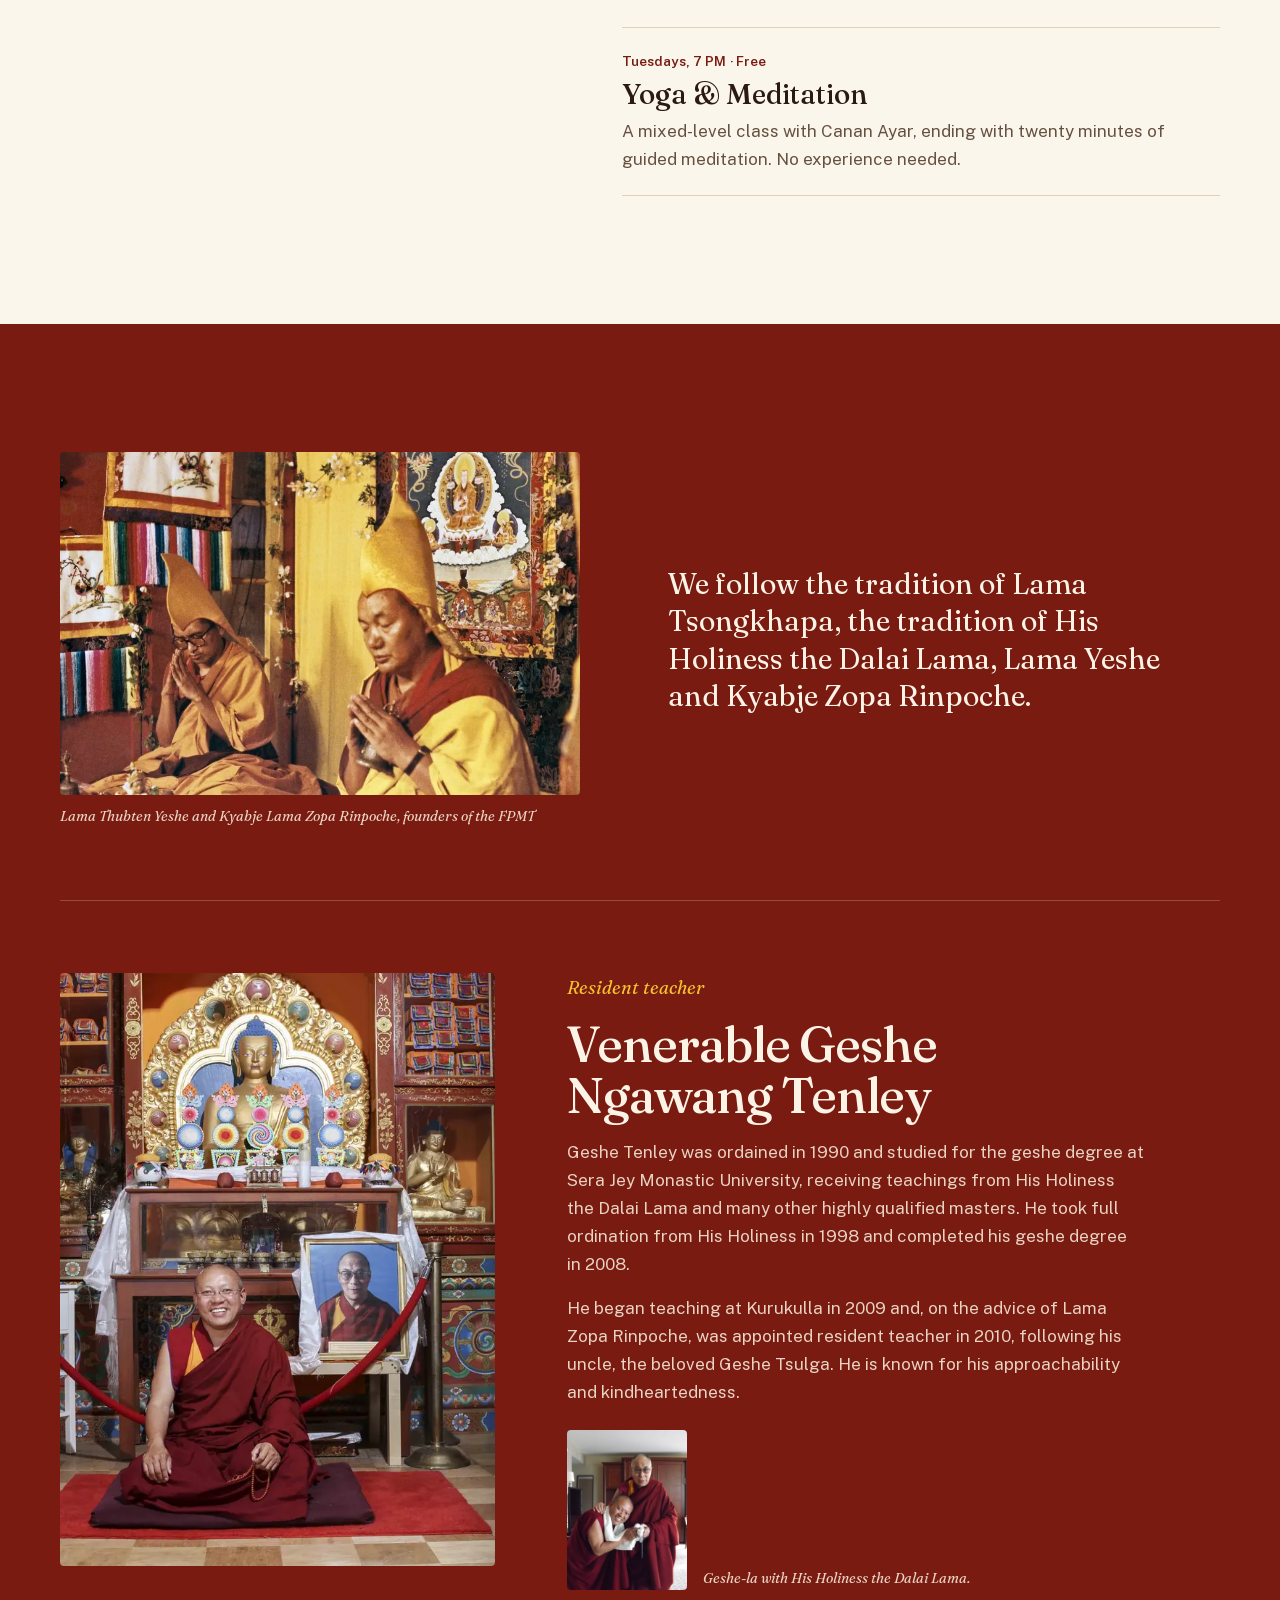
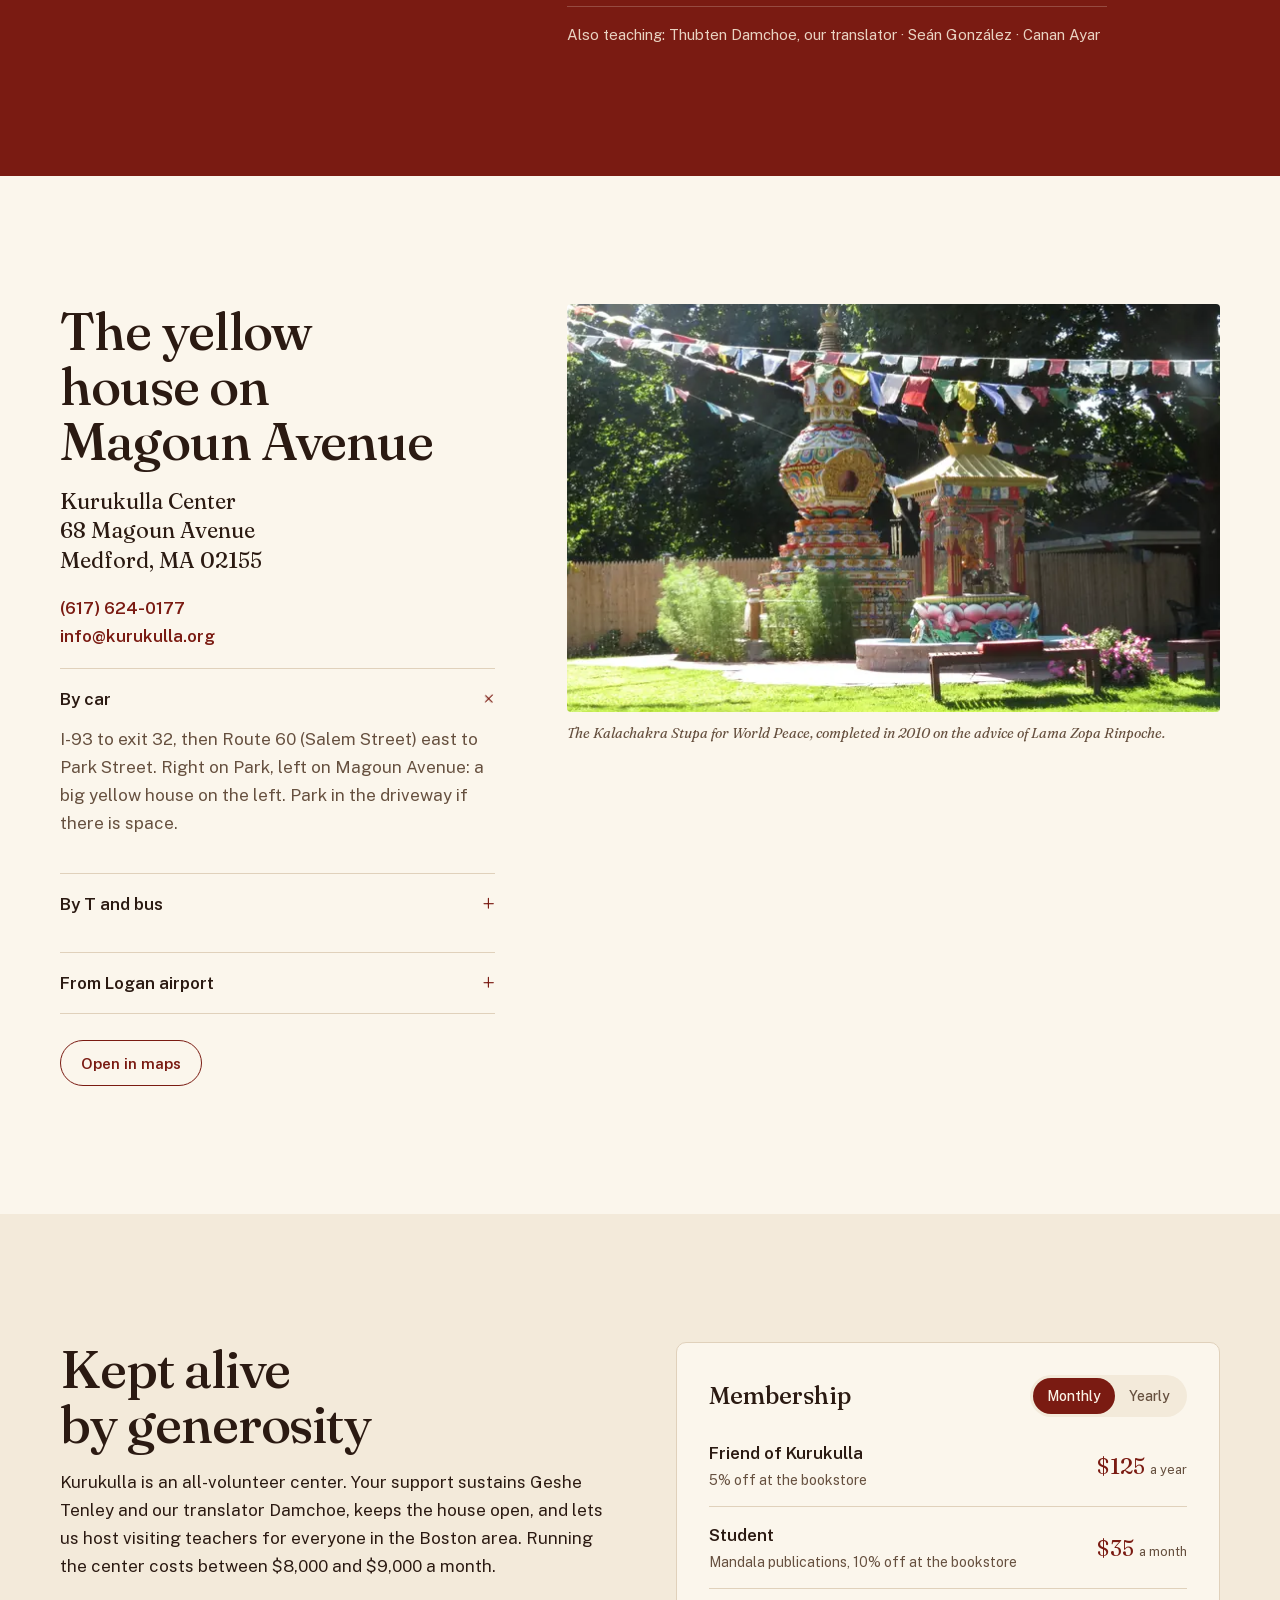
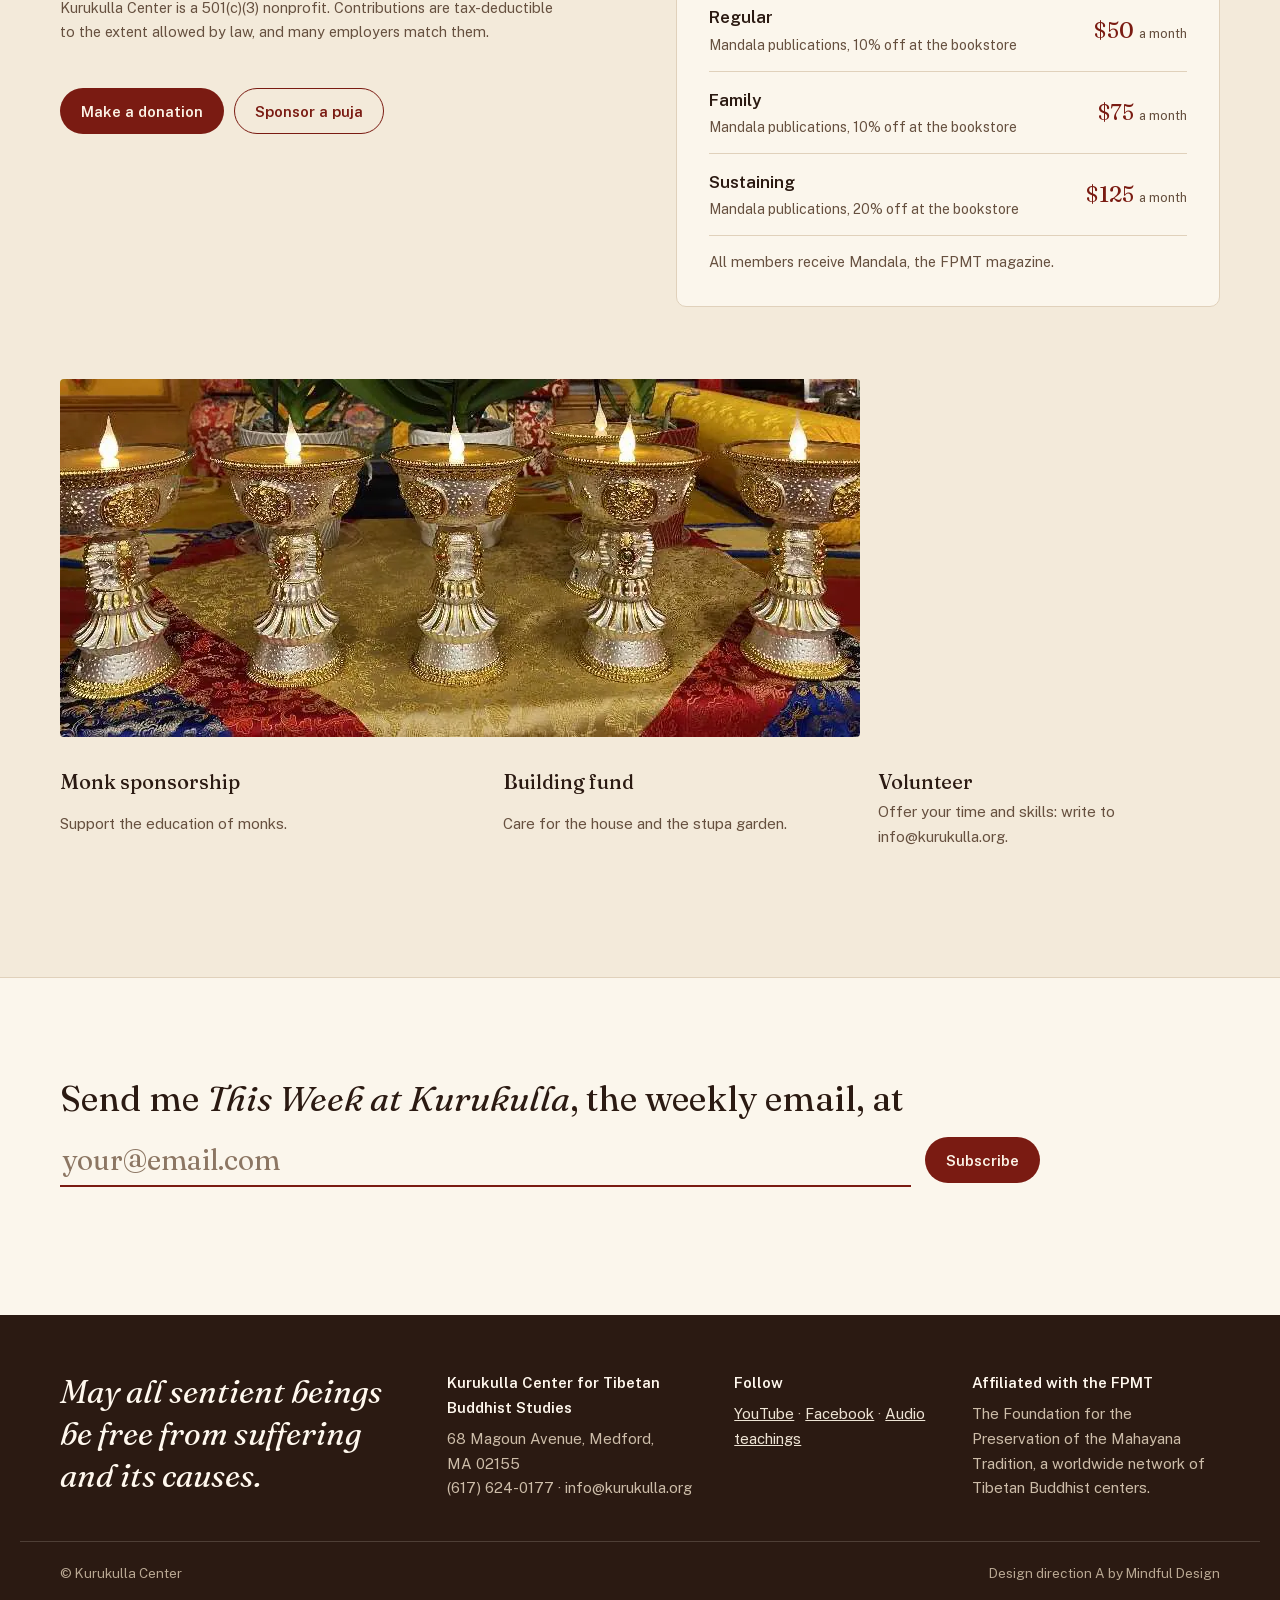
==== commit 974b9863: "Self-host fonts Latin-subset woff2 files for all eight families live in assets/fonts with one shared" ====
--- a/a/home.html
+++ b/a/home.html
@@ -7,9 +7,9 @@
 <title>Kurukulla Center · Direction A · Hearth</title>
 <meta name="description" content="Design direction A for Kurukulla Center for Tibetan Buddhist Studies, Medford. Prepared by Mindful Design.">
 <link rel="icon" href="../assets/img/emblem-240.webp" type="image/webp">
-<link rel="preconnect" href="https://fonts.googleapis.com">
-<link rel="preconnect" href="https://fonts.gstatic.com" crossorigin>
-<link rel="stylesheet" href="https://fonts.googleapis.com/css2?family=Fraunces:ital,opsz,wght@0,9..144,400;0,9..144,500;0,9..144,600;1,9..144,400&family=Public+Sans:wght@400;500;600&display=swap">
+<link rel="preload" href="../assets/fonts/fraunces-normal-400-600.woff2" as="font" type="font/woff2" crossorigin>
+<link rel="preload" href="../assets/fonts/public-sans-normal-400-600.woff2" as="font" type="font/woff2" crossorigin>
+<link rel="stylesheet" href="../assets/fonts/fonts.css">
 <link rel="preload" as="image" href="../assets/img/house.webp" imagesrcset="../assets/img/house-800.webp 800w, ../assets/img/house.webp 1600w" imagesizes="100vw">
 <link rel="stylesheet" href="style.css">
 <script src="../assets/data.js" defer></script>
--- a/assets/fonts/fonts.css
+++ b/assets/fonts/fonts.css
@@ -0,0 +1,97 @@
+/* Self-hosted from Google Fonts (SIL Open Font License). Latin subset only. */
+@font-face {
+  font-family: 'Fraunces';
+  font-style: italic;
+  font-weight: 400;
+  font-display: swap;
+  src: url(fraunces-italic-400.woff2) format('woff2');
+  unicode-range: U+0000-00FF, U+0131, U+0152-0153, U+02BB-02BC, U+02C6, U+02DA, U+02DC, U+0304, U+0308, U+0329, U+2000-206F, U+20AC, U+2122, U+2191, U+2193, U+2212, U+2215, U+FEFF, U+FFFD;
+}
+@font-face {
+  font-family: 'Fraunces';
+  font-style: normal;
+  font-weight: 400 600;
+  font-display: swap;
+  src: url(fraunces-normal-400-600.woff2) format('woff2');
+  unicode-range: U+0000-00FF, U+0131, U+0152-0153, U+02BB-02BC, U+02C6, U+02DA, U+02DC, U+0304, U+0308, U+0329, U+2000-206F, U+20AC, U+2122, U+2191, U+2193, U+2212, U+2215, U+FEFF, U+FFFD;
+}
+@font-face {
+  font-family: 'Public Sans';
+  font-style: normal;
+  font-weight: 400 600;
+  font-display: swap;
+  src: url(public-sans-normal-400-600.woff2) format('woff2');
+  unicode-range: U+0000-00FF, U+0131, U+0152-0153, U+02BB-02BC, U+02C6, U+02DA, U+02DC, U+0304, U+0308, U+0329, U+2000-206F, U+20AC, U+2122, U+2191, U+2193, U+2212, U+2215, U+FEFF, U+FFFD;
+}
+@font-face {
+  font-family: 'Geist';
+  font-style: normal;
+  font-weight: 400 700;
+  font-display: swap;
+  src: url(geist-normal-400-700.woff2) format('woff2');
+  unicode-range: U+0000-00FF, U+0131, U+0152-0153, U+02BB-02BC, U+02C6, U+02DA, U+02DC, U+0304, U+0308, U+0329, U+2000-206F, U+20AC, U+2122, U+2191, U+2193, U+2212, U+2215, U+FEFF, U+FFFD;
+}
+@font-face {
+  font-family: 'Geist Mono';
+  font-style: normal;
+  font-weight: 400 500;
+  font-display: swap;
+  src: url(geist-mono-normal-400-500.woff2) format('woff2');
+  unicode-range: U+0000-00FF, U+0131, U+0152-0153, U+02BB-02BC, U+02C6, U+02DA, U+02DC, U+0304, U+0308, U+0329, U+2000-206F, U+20AC, U+2122, U+2191, U+2193, U+2212, U+2215, U+FEFF, U+FFFD;
+}
+@font-face {
+  font-family: 'Instrument Serif';
+  font-style: italic;
+  font-weight: 400;
+  font-display: swap;
+  src: url(instrument-serif-italic-400.woff2) format('woff2');
+  unicode-range: U+0000-00FF, U+0131, U+0152-0153, U+02BB-02BC, U+02C6, U+02DA, U+02DC, U+0304, U+0308, U+0329, U+2000-206F, U+20AC, U+2122, U+2191, U+2193, U+2212, U+2215, U+FEFF, U+FFFD;
+}
+@font-face {
+  font-family: 'Instrument Serif';
+  font-style: normal;
+  font-weight: 400;
+  font-display: swap;
+  src: url(instrument-serif-normal-400.woff2) format('woff2');
+  unicode-range: U+0000-00FF, U+0131, U+0152-0153, U+02BB-02BC, U+02C6, U+02DA, U+02DC, U+0304, U+0308, U+0329, U+2000-206F, U+20AC, U+2122, U+2191, U+2193, U+2212, U+2215, U+FEFF, U+FFFD;
+}
+@font-face {
+  font-family: 'Albert Sans';
+  font-style: normal;
+  font-weight: 400 600;
+  font-display: swap;
+  src: url(albert-sans-normal-400-600.woff2) format('woff2');
+  unicode-range: U+0000-00FF, U+0131, U+0152-0153, U+02BB-02BC, U+02C6, U+02DA, U+02DC, U+0304, U+0308, U+0329, U+2000-206F, U+20AC, U+2122, U+2191, U+2193, U+2212, U+2215, U+FEFF, U+FFFD;
+}
+@font-face {
+  font-family: 'Hanken Grotesk';
+  font-style: italic;
+  font-weight: 400;
+  font-display: swap;
+  src: url(hanken-grotesk-italic-400.woff2) format('woff2');
+  unicode-range: U+0000-00FF, U+0131, U+0152-0153, U+02BB-02BC, U+02C6, U+02DA, U+02DC, U+0304, U+0308, U+0329, U+2000-206F, U+20AC, U+2122, U+2191, U+2193, U+2212, U+2215, U+FEFF, U+FFFD;
+}
+@font-face {
+  font-family: 'Hanken Grotesk';
+  font-style: normal;
+  font-weight: 400 600;
+  font-display: swap;
+  src: url(hanken-grotesk-normal-400-600.woff2) format('woff2');
+  unicode-range: U+0000-00FF, U+0131, U+0152-0153, U+02BB-02BC, U+02C6, U+02DA, U+02DC, U+0304, U+0308, U+0329, U+2000-206F, U+20AC, U+2122, U+2191, U+2193, U+2212, U+2215, U+FEFF, U+FFFD;
+}
+@font-face {
+  font-family: 'IBM Plex Mono';
+  font-style: normal;
+  font-weight: 400;
+  font-display: swap;
+  src: url(ibm-plex-mono-normal-400.woff2) format('woff2');
+  unicode-range: U+0000-00FF, U+0131, U+0152-0153, U+02BB-02BC, U+02C6, U+02DA, U+02DC, U+0304, U+0308, U+0329, U+2000-206F, U+20AC, U+2122, U+2191, U+2193, U+2212, U+2215, U+FEFF, U+FFFD;
+}
+@font-face {
+  font-family: 'IBM Plex Mono';
+  font-style: normal;
+  font-weight: 500;
+  font-display: swap;
+  src: url(ibm-plex-mono-normal-500.woff2) format('woff2');
+  unicode-range: U+0000-00FF, U+0131, U+0152-0153, U+02BB-02BC, U+02C6, U+02DA, U+02DC, U+0304, U+0308, U+0329, U+2000-206F, U+20AC, U+2122, U+2191, U+2193, U+2212, U+2215, U+FEFF, U+FFFD;
+}
